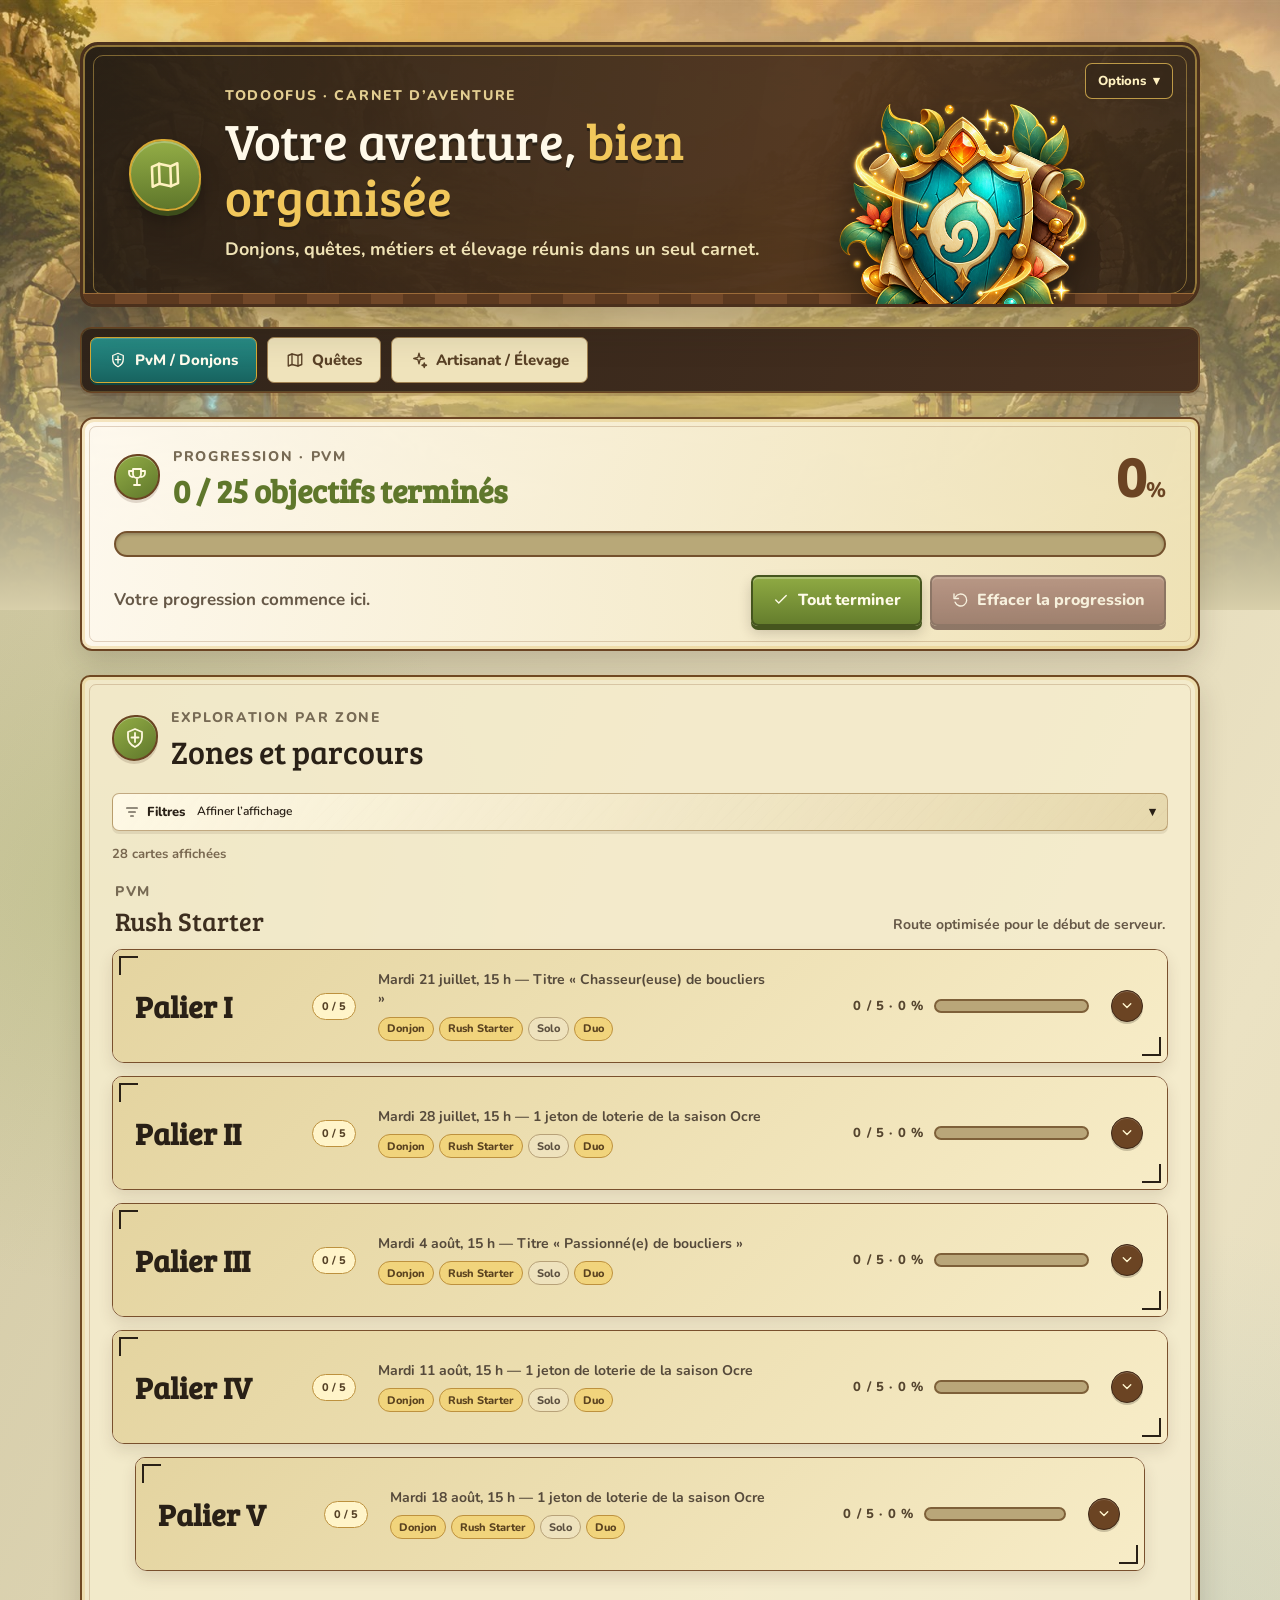
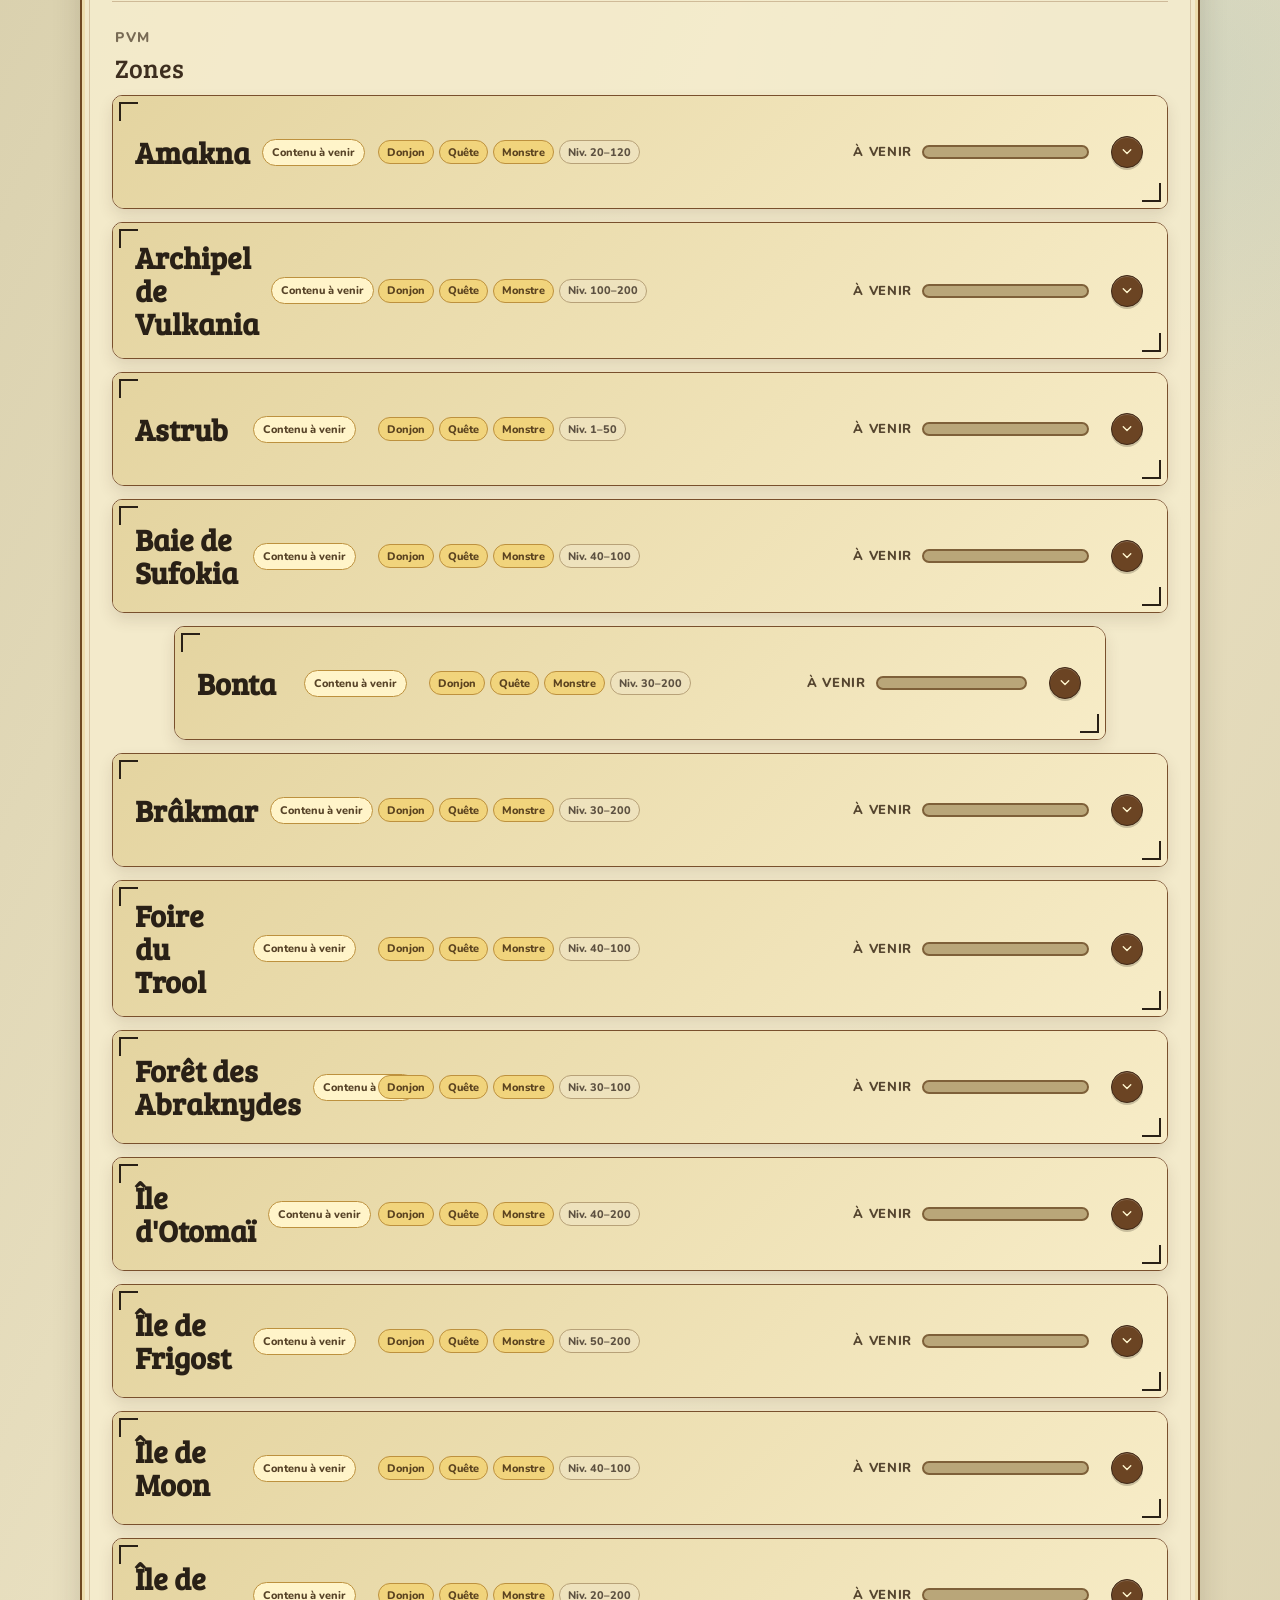
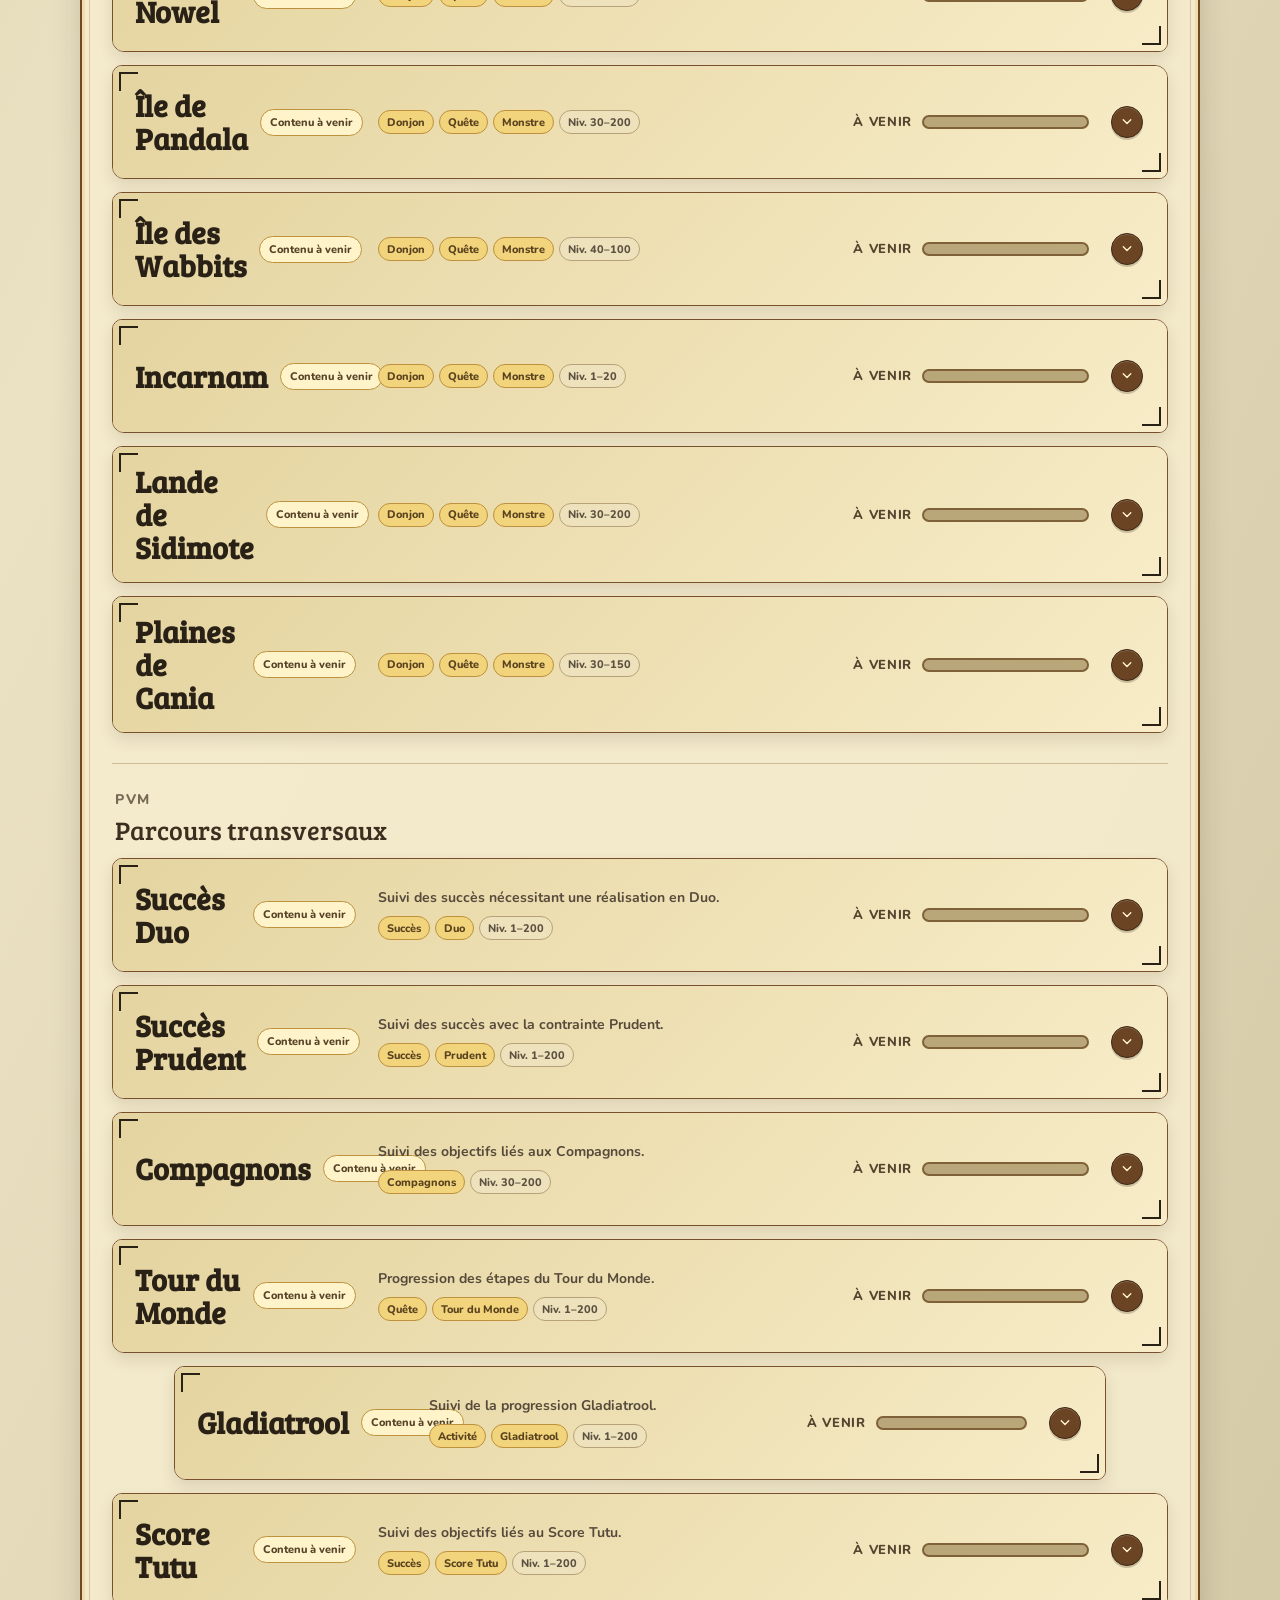
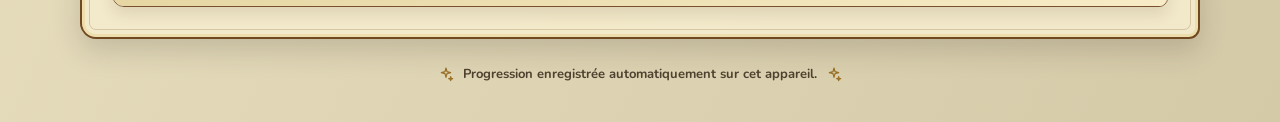
==== index.html @ 7bb77f7c "patch html" ====
<!doctype html>
<html lang="fr">
  <head>
    <meta charset="UTF-8" />
    <meta name="viewport" content="width=device-width, initial-scale=1" />
    <meta name="theme-color" content="#352719" />
    <meta
      name="description"
      content="Carnet de progression pour la chasse aux boucliers."
    />
    <title>Todoofus — Chasse aux boucliers</title>
    <link rel="preconnect" href="https://fonts.googleapis.com" />
    <link rel="preconnect" href="https://fonts.gstatic.com" crossorigin />
    <link
      href="https://fonts.googleapis.com/css2?family=Bree+Serif&family=Nunito:wght@500;600;700;800&display=swap"
      rel="stylesheet"
    />
    <link rel="stylesheet" href="todofus.css" />
  </head>
  <body>
    <a class="skip-link" href="#questBoard">Aller au journal</a>

    <!-- Sprite SVG local : cohérent, léger et sans dépendance JavaScript. -->
    <svg class="svg-sprite" aria-hidden="true">
      <symbol id="icon-shield" viewBox="0 0 24 24">
        <path d="M12 3 5 6v5c0 4.6 2.7 8 7 10 4.3-2 7-5.4 7-10V6l-7-3Z" />
        <path d="M12 7v9M8.5 11.5h7" />
      </symbol>
      <symbol id="icon-map" viewBox="0 0 24 24">
        <path d="m3 6 5-2 8 2 5-2v14l-5 2-8-2-5 2V6Z" />
        <path d="M8 4v14M16 6v14" />
      </symbol>
      <symbol id="icon-search" viewBox="0 0 24 24">
        <circle cx="11" cy="11" r="7" />
        <path d="m20 20-4-4" />
      </symbol>
      <symbol id="icon-filter" viewBox="0 0 24 24">
        <path d="M4 6h16M7 12h10M10 18h4" />
      </symbol>
      <symbol id="icon-check" viewBox="0 0 24 24">
        <path d="m5 12 4 4L19 6" />
      </symbol>
      <symbol id="icon-reset" viewBox="0 0 24 24">
        <path d="M4 4v6h6M5.5 15a8 8 0 1 0 .5-7" />
      </symbol>
      <symbol id="icon-trophy" viewBox="0 0 24 24">
        <path d="M8 4h8v5a4 4 0 0 1-8 0V4ZM9 20h6M12 13v7" />
        <path d="M8 6H4v2a4 4 0 0 0 4 4M16 6h4v2a4 4 0 0 1-4 4" />
      </symbol>
      <symbol id="icon-spark" viewBox="0 0 24 24">
        <path
          d="m12 3 1.5 5.5L19 10l-5.5 1.5L12 17l-1.5-5.5L5 10l5.5-1.5L12 3Z"
        />
        <path
          d="m19 16 .7 2.3L22 19l-2.3.7L19 22l-.7-2.3L16 19l2.3-.7L19 16Z"
        />
      </symbol>
      <symbol id="icon-close" viewBox="0 0 24 24">
        <path d="m6 6 12 12M18 6 6 18" />
      </symbol>
      <symbol id="icon-download" viewBox="0 0 24 24">
        <path d="M12 3v12M7 10l5 5 5-5M5 21h14" />
      </symbol>
      <symbol id="icon-upload" viewBox="0 0 24 24">
        <path d="M12 16V4M7 9l5-5 5 5M5 21h14" />
      </symbol>
      <symbol id="icon-backpack" viewBox="0 0 24 24">
        <path d="M5.5 8.5h13l1 11H4.5l1-11Z" />
        <path d="M8.5 8.5V6.8a3.5 3.5 0 0 1 7 0v1.7M5.5 11h13M12 11v3" />
        <path d="M7 15.5h2M15 15.5h2" />
      </symbol>
      <symbol id="icon-chevron" viewBox="0 0 24 24">
        <path d="m7 9 5 5 5-5" />
      </symbol>
    </svg>

    <div class="world-backdrop" aria-hidden="true"></div>
    <main class="app-shell">
      <header class="hero">
        <div class="hero-copy-block">
          <div class="brand-mark">
            <svg aria-hidden="true"><use href="#icon-map" /></svg>
          </div>
          <div>
            <p class="eyebrow">Todoofus · Carnet d’aventure</p>
            <h1>Votre aventure, <span>bien organisée</span></h1>
            <p class="hero-copy">
              Donjons, quêtes, métiers et élevage réunis dans un seul carnet.
            </p>
          </div>
        </div>
        <img
          class="hero-illustration"
          src="dofus-shield-hero-v2.png"
          alt="Blason fantasy turquoise serti d’or"
        />
        <details class="hero-options">
          <summary class="hero-options-toggle">Options</summary>
          <div class="hero-options-menu" aria-label="Options de sauvegarde">
            <button type="button" class="button button-small button-ghost" id="exportSave">
              <svg aria-hidden="true"><use href="#icon-download" /></svg>Exporter ma sauvegarde
            </button>
            <button type="button" class="button button-small button-ghost" id="importSave">
              <svg aria-hidden="true"><use href="#icon-upload" /></svg>Importer ma sauvegarde
            </button>
            <p class="save-status" id="saveStatus" aria-live="polite"></p>
            <button type="button" class="button button-small button-ghost" id="toggleTheme">
              <span id="themeLabel">Activer le cuir sombre</span>
            </button>
          </div>
        </details>
      </header>

      <nav class="module-nav" role="tablist" aria-label="Choisir un module">
        <button
          type="button"
          class="module-tab is-active"
          id="module-tab-pvm"
          data-module="pvm"
          role="tab"
          aria-selected="true"
          aria-controls="moduleContent"
          tabindex="0"
        >
          <svg aria-hidden="true"><use href="#icon-shield" /></svg>PvM / Donjons
        </button>
        <button
          type="button"
          class="module-tab"
          id="module-tab-lore"
          data-module="lore"
          role="tab"
          aria-selected="false"
          aria-controls="moduleContent"
          tabindex="-1"
        >
          <svg aria-hidden="true"><use href="#icon-map" /></svg>Quêtes
        </button>
        <button
          type="button"
          class="module-tab"
          id="module-tab-artisanat"
          data-module="artisanat"
          role="tab"
          aria-selected="false"
          aria-controls="moduleContent"
          tabindex="-1"
        >
          <svg aria-hidden="true"><use href="#icon-spark" /></svg>Artisanat / Élevage
        </button>
      </nav>

      <div
        id="moduleContent"
        class="module-content"
        role="tabpanel"
        aria-labelledby="module-tab-pvm"
      >
        <section class="progress-panel" aria-labelledby="progress-title">
          <div class="progress-heading">
            <div class="section-title-wrap">
              <span class="section-icon"
                ><svg aria-hidden="true"><use href="#icon-trophy" /></svg
              ></span>
              <div>
                <p class="eyebrow" id="progressEyebrow">Progression globale</p>
                <h2 id="progress-title">
                  <span id="progressText">0 / 0</span>
                  <span id="progressUnit">objectifs terminés</span>
                </h2>
              </div>
            </div>
            <div class="progress-score">
              <strong id="progressPercent">0</strong><span>%</span>
            </div>
          </div>
          <div
            class="progress-bar"
            role="progressbar"
            aria-label="Progression globale"
            aria-valuemin="0"
            aria-valuemax="100"
            aria-valuenow="0"
            id="progressBar"
          >
            <div class="progress-fill" id="progressFill"></div>
          </div>
          <div class="progress-footer">
            <p id="progressMessage">Votre aventure commence ici.</p>
            <div class="actions">
              <div class="progress-actions" aria-label="Actions de progression">
                <button type="button" class="button button-primary" id="checkAll">
                  <svg aria-hidden="true"><use href="#icon-check" /></svg
                  ><span id="checkAllLabel">Tout terminer</span>
                </button>
                <button type="button" class="button button-danger button-secondary-action" id="openReset">
                  <svg aria-hidden="true"><use href="#icon-reset" /></svg
                  ><span id="resetLabel">Effacer la progression</span>
                </button>
              </div>
              <input id="importFile" type="file" accept="application/json,.json" hidden />
            </div>
          </div>
        </section>

        <section
          class="quest-board"
          id="questBoard"
          aria-labelledby="quest-title"
        >
          <div class="quest-heading">
            <div class="section-title-wrap">
              <span class="section-icon"
                ><svg aria-hidden="true"><use href="#icon-shield" /></svg
              ></span>
              <div>
                <p class="eyebrow" id="questEyebrow">Exploration par zone</p>
                <h2 id="quest-title">Zones et parcours</h2>
              </div>
            </div>
            <div class="quest-tools">
              <details class="filter-panel">
                <summary>
                  <span class="filter-panel-title">
                    <svg aria-hidden="true"><use href="#icon-filter" /></svg>
                    Filtres
                  </span>
                  <span class="filter-panel-hint">Affiner l’affichage</span>
                </summary>
                <div class="filter-panel-content">
                  <div class="filter-primary-row">
                    <label class="search-field"
                    ><span class="sr-only" id="searchLabel"
                      >Rechercher une zone ou un objectif</span
                    ><svg aria-hidden="true"><use href="#icon-search" /></svg
                    ><input
                      id="searchInput"
                      type="search"
                      placeholder="Rechercher une zone ou un objectif…"
                      autocomplete="off"
                  />                </label>
                   <label class="search-field objective-search-field">
                     <span class="sr-only">Rechercher un objectif</span>
                     <svg aria-hidden="true"><use href="#icon-search" /></svg>
                     <input id="objectiveSearchInput" type="search" placeholder="Rechercher un objectif…" autocomplete="off" />
                   </label>
                    <label class="select-field" for="levelFilter">
                    <span>Niveau</span>
                    <select id="levelFilter">
                      <option value="all">Tous</option>
                      <option value="1-50">1–50</option>
                      <option value="51-100">51–100</option>
                      <option value="101-150">101–150</option>
                      <option value="151-200">151–200</option>
                    </select>
                    </label>
                    <label class="select-field" for="zoneFilter" id="zoneFilterField">
                    <span>Zone</span>
                    <select id="zoneFilter">
                      <option value="all">Toutes</option>
                    </select>
                    </label>
                    <div class="filters" aria-label="Filtrer par état">
                      <button class="filter is-active" id="status-filter-all" type="button" data-filter="all" aria-pressed="true">Tous</button>
                      <button class="filter" id="status-filter-todo" type="button" data-filter="todo" aria-pressed="false">À faire</button>
                      <button class="filter" id="status-filter-done" type="button" data-filter="done" aria-pressed="false">Terminés</button>
                    </div>
                  </div>
                  <details class="tag-filter-panel">
                    <summary>Tags spécifiques</summary>
                    <div id="tagFilters" class="tag-filters" role="group" aria-label="Filtrer par tags"></div>
                  </details>
                  <div class="filter-secondary-row">
                    <label class="select-field" for="categoryFilter">
                    <span>Type</span>
                    <select id="categoryFilter" aria-label="Filtrer par type"></select>
                    </label>
                    <div class="catalog-actions" aria-label="Actions d’affichage">
                      <button type="button" class="button button-small button-ghost" id="expandAll">Tout ouvrir</button>
                      <button type="button" class="button button-small button-ghost" id="collapseAll">Tout fermer</button>
                      <button type="button" class="button button-small button-ghost" id="hideCompleted" aria-pressed="false">
                        Masquer les quêtes terminées
                      </button>
                      <button type="button" class="button button-small button-ghost" id="resetFilters">
                        <svg aria-hidden="true"><use href="#icon-reset" /></svg>Réinitialiser les filtres
                      </button>
                    </div>
                  </div>
                </div>
              </details>
            </div>
          </div>
          <p class="result-count" id="resultCount" aria-live="polite"></p>
          <p class="module-notice" id="moduleNotice" hidden></p>
          <div id="tiers" class="tiers"></div>
          <div class="empty-state" id="emptyState" hidden>
            <svg aria-hidden="true"><use href="#icon-search" /></svg>
            <h3 id="emptyTitle">Aucun parcours trouvé</h3>
            <p id="emptyText">Essayez un autre nom ou changez de filtre.</p>
          </div>
        </section>
      </div>

      <footer>
        <svg aria-hidden="true"><use href="#icon-spark" /></svg
        ><span>Progression enregistrée automatiquement sur cet appareil.</span
        ><svg aria-hidden="true"><use href="#icon-spark" /></svg>
      </footer>
    </main>

    <dialog class="dialog" id="resetDialog" aria-labelledby="dialogTitle">
      <div class="dialog-icon">
        <svg aria-hidden="true"><use href="#icon-reset" /></svg>
      </div>
      <button
        type="button"
        class="icon-button dialog-close"
        id="closeReset"
        aria-label="Fermer"
      >
        <svg aria-hidden="true"><use href="#icon-close" /></svg>
      </button>
      <p class="eyebrow">Réinitialiser la quête</p>
      <h2 id="dialogTitle">Effacer toute la progression ?</h2>
      <p id="resetDialogText">Cette action ne peut pas être annulée.</p>
      <div class="dialog-actions">
        <button type="button" class="button button-ghost" id="cancelReset">
          Conserver</button
        ><button type="button" class="button button-danger" id="uncheckAll">
          <svg aria-hidden="true"><use href="#icon-reset" /></svg>Tout effacer
        </button>
      </div>
    </dialog>
    <div class="toast" id="toast" role="status" aria-live="polite"></div>
    <script src="data/data-loader.js" defer></script>
    <script src="todofus.js" defer></script>
  </body>
</html>
---- todofus.css ----
/* ================================================================
   Todoofus — Design system fantasy artisanal
   ================================================================ */
:root {
  --color-bg: #d8cfaa;
  --color-surface: #f6edce;
  --color-surface-raised: #fffaf0;
  --color-surface-soft: #efe2b5;
  --color-surface-dark: #352719;
  --color-primary: #718c34;
  --color-primary-hover: #5f772b;
  --color-secondary: #6b4423;
  --color-accent: #d9782d;
  --color-text: #292016;
  --color-text-muted: #665847;
  --color-border: #83552e;
  --color-gold: #d7a933;
  --color-gold-light: #f1c75b;
  --color-danger: #a93f35;
  --color-success: #5f772b;
  --color-magic: #397f9d;
  --color-teal: #1f7d79;
  --color-teal-dark: #155a58;

  --font-display: "Bree Serif", Georgia, serif;
  --font-body:
    "Nunito", -apple-system, BlinkMacSystemFont, "Segoe UI", sans-serif;
  --radius-sm: 7px;
  --radius-md: 12px;
  --radius-lg: 18px;
  --border-panel: 1px solid rgba(75, 48, 28, 0.55);
  --shadow-sm: 0 3px 0 rgba(75, 48, 28, 0.16);
  --shadow-md: 0 12px 28px rgba(41, 32, 22, 0.17);
  --shadow-raised: 0 18px 42px rgba(41, 32, 22, 0.24);
  --transition-fast: 160ms ease;
  --container: 1680px;
}

[data-theme="dark"] {
  --color-bg: #171513;
  --color-surface: #2a241f;
  --color-surface-raised: #332b24;
  --color-surface-soft: #403326;
  --color-surface-dark: #120f0d;
  --color-text: #f2e8d2;
  --color-text-muted: #c2b49c;
  --color-border: #9a7047;
  --shadow-md: 0 12px 28px rgba(0, 0, 0, 0.38);
  --shadow-raised: 0 18px 42px rgba(0, 0, 0, 0.52);
}

* {
  box-sizing: border-box;
}
html {
  scroll-behavior: smooth;
}
body {
  min-width: 320px;
  margin: 0;
  color: var(--color-text);
  font-family: var(--font-body);
  font-size: 19px;
  font-weight: 700;
  line-height: 1.55;
  background:
    radial-gradient(
      circle at 8% 18%,
      rgba(124, 154, 58, 0.2),
      transparent 25rem
    ),
    radial-gradient(
      circle at 92% 34%,
      rgba(76, 152, 184, 0.14),
      transparent 28rem
    ),
    linear-gradient(115deg, #cdc49f, #ebe2c3 48%, #d4caa8);
}
[data-theme="dark"] body {
  background:
    radial-gradient(circle at 8% 18%, rgba(48, 91, 88, 0.22), transparent 25rem),
    linear-gradient(115deg, #171513, #28211b 48%, #1d1916);
}
[data-theme="dark"] .world-backdrop {
  opacity: 0.42;
}

button,
input {
  font: inherit;
}
button {
  color: inherit;
}
svg {
  display: block;
  width: 1.2em;
  height: 1.2em;
  fill: none;
  stroke: currentColor;
  stroke-width: 1.8;
  stroke-linecap: round;
  stroke-linejoin: round;
}
.svg-sprite {
  position: absolute;
  width: 0;
  height: 0;
  overflow: hidden;
}
.sr-only {
  position: absolute;
  width: 1px;
  height: 1px;
  padding: 0;
  margin: -1px;
  overflow: hidden;
  clip: rect(0, 0, 0, 0);
  white-space: nowrap;
  border: 0;
}
.skip-link {
  position: fixed;
  top: 12px;
  left: 12px;
  z-index: 100;
  padding: 10px 16px;
  color: #fff;
  background: var(--color-surface-dark);
  border: 2px solid var(--color-gold);
  border-radius: var(--radius-sm);
  transform: translateY(-180%);
}
.skip-link:focus {
  transform: translateY(0);
}

.world-backdrop {
  position: absolute;
  inset: 0 0 auto;
  z-index: -1;
  height: 610px;
  pointer-events: none;
  background:
    linear-gradient(
      to bottom,
      rgba(34, 33, 20, 0.08),
      rgba(216, 207, 170, 0.45) 62%,
      #d8cfaa 100%
    ),
    url("dungeon-valley.jpg") center 30% / cover no-repeat;
}

.app-shell {
  width: min(var(--container), calc(100% - 80px));
  margin: 0 auto;
  padding: 42px 0 38px;
}

/* En-tête : enseigne d'aventure, compacte et lisible. */
.hero {
  position: relative;
  display: flex;
  align-items: center;
  min-height: 252px;
  padding: 40px 430px 40px 46px;
  overflow: hidden;
  color: #fff9e9;
  background:
    linear-gradient(
      100deg,
      rgba(41, 32, 22, 0.97),
      rgba(75, 48, 28, 0.94) 64%,
      rgba(53, 39, 25, 0.9)
    ),
    url("dungeon-valley.jpg") center / cover;
  border: 3px solid #4b301c;
  border-radius: var(--radius-lg) var(--radius-lg) 24px 14px;
  box-shadow:
    inset 0 0 0 2px rgba(241, 199, 91, 0.5),
    var(--shadow-raised);
}
.hero::before,
.hero::after {
  position: absolute;
  z-index: 1;
  pointer-events: none;
  content: "";
}
.hero::before {
  inset: 10px;
  border: 1px solid rgba(241, 199, 91, 0.42);
  border-radius: 10px 10px 17px 8px;
}
.hero::after {
  left: 0;
  right: 0;
  bottom: 0;
  height: 10px;
  background: repeating-linear-gradient(
    90deg,
    #5c391f 0 32px,
    #714728 32px 64px
  );
  border-top: 1px solid #9c6b38;
}
.hero-copy-block {
  position: relative;
  z-index: 3;
  display: flex;
  align-items: center;
}
.brand-mark {
  display: grid;
  flex: 0 0 auto;
  place-items: center;
  width: 72px;
  height: 72px;
  margin-right: 24px;
  color: #fff2bf;
  background: linear-gradient(#93ad46, #5f772b);
  border: 2px solid #d7a933;
  border-radius: 48% 52% 46% 54%;
  box-shadow:
    inset 0 2px rgba(255, 255, 255, 0.25),
    0 5px 0 #3d4d1b,
    0 9px 18px rgba(0, 0, 0, 0.3);
  transform: rotate(-2deg);
}
.brand-mark svg {
  width: 34px;
  height: 34px;
}
.eyebrow {
  margin: 0 0 5px;
  color: #776a54;
  font-size: 14px;
  font-weight: 800;
  letter-spacing: 0.12em;
  text-transform: uppercase;
}
.hero .eyebrow {
  color: #e3ce91;
}
h1,
h2,
h3 {
  margin: 0;
  font-family: var(--font-display);
  font-weight: 400;
  line-height: 1.1;
}
h1 {
  max-width: 850px;
  font-size: clamp(40px, 4vw, 61px);
  text-shadow: 0 3px 0 #292016;
}
h1 span {
  color: var(--color-gold-light);
}
.hero-copy {
  max-width: 760px;
  margin: 12px 0 0;
  color: #efe2b5;
  font-size: 18px;
  font-weight: 700;
}
.hero-illustration {
  position: absolute;
  right: 138px;
  bottom: -70px;
  z-index: 2;
  width: 330px;
  height: 330px;
  object-fit: contain;
  filter: drop-shadow(0 18px 18px rgba(0, 0, 0, 0.48));
}
.hero-options {
  position: absolute;
  top: 18px;
  right: 24px;
  z-index: 5;
}
.hero-options-toggle {
  padding: 7px 12px;
  color: #fff1c0;
  font-size: 13px;
  font-weight: 800;
  cursor: pointer;
  background: rgba(53, 39, 25, 0.78);
  border: 1px solid rgba(241, 199, 91, 0.72);
  border-radius: var(--radius-sm);
  list-style: none;
}
.hero-options-toggle::-webkit-details-marker {
  display: none;
}
.hero-options-toggle::after {
  margin-left: 7px;
  content: "▾";
}
.hero-options[open] .hero-options-toggle::after {
  content: "▴";
}
.hero-options-menu {
  display: grid;
  gap: 7px;
  min-width: 215px;
  margin-top: 7px;
  padding: 10px;
  background: #f6edce;
  border: 1px solid #9f8051;
  border-radius: var(--radius-sm);
  box-shadow: var(--shadow-md);
}
.save-status {
  max-width: 230px;
  margin: 2px 0;
  color: #6b5b45;
  font-size: 11px;
  line-height: 1.3;
}
.hero-stats {
  position: absolute;
  top: 34px;
  right: 35px;
  z-index: 4;
  display: grid;
  gap: 10px;
}
.hero-stats > div {
  display: grid;
  place-items: center;
  width: 86px;
  min-height: 82px;
  padding: 7px;
  color: #fff1c0;
  background: linear-gradient(145deg, #83552e, #4b301c);
  border: 2px solid #d7a933;
  border-radius: 50% 46% 48% 52%;
  box-shadow:
    inset 0 0 0 2px rgba(41, 32, 22, 0.55),
    0 5px 12px rgba(0, 0, 0, 0.32);
}
.hero-stats span,
.hero-stats small {
  font-size: 9px;
  font-weight: 800;
  letter-spacing: 0.1em;
  line-height: 1;
  text-transform: uppercase;
}
.hero-stats strong {
  font-family: var(--font-display);
  font-size: 31px;
  font-weight: 400;
  line-height: 0.95;
}

/* Composants génériques */
.section-title-wrap {
  display: flex;
  align-items: center;
  gap: 13px;
}
.section-icon {
  display: grid;
  flex: 0 0 auto;
  place-items: center;
  width: 46px;
  height: 46px;
  color: #fff9df;
  background: linear-gradient(145deg, #93ad46, #5f772b);
  border: 2px solid #6b4423;
  border-radius: 50% 45% 52% 48%;
  box-shadow:
    inset 0 1px rgba(255, 255, 255, 0.35),
    var(--shadow-sm);
}
.section-icon svg {
  width: 24px;
  height: 24px;
}
.button {
  display: inline-flex;
  min-height: 50px;
  align-items: center;
  justify-content: center;
  gap: 8px;
  padding: 11px 19px;
  font-size: 16px;
  font-weight: 800;
  cursor: pointer;
  border-radius: var(--radius-sm);
  transition:
    transform var(--transition-fast),
    filter var(--transition-fast),
    box-shadow var(--transition-fast);
}
.button svg {
  width: 18px;
  height: 18px;
}
.button-primary {
  color: #fffbe9;
  background: linear-gradient(#8faa43, #657e2d);
  border: 2px solid #45551e;
  box-shadow:
    inset 0 2px rgba(255, 255, 255, 0.25),
    0 4px 0 #45551e,
    0 7px 13px rgba(41, 32, 22, 0.2);
}
.button-primary:hover {
  filter: brightness(1.08);
  transform: translateY(-1px);
}
.button-primary:active {
  transform: translateY(2px);
  box-shadow:
    inset 0 2px rgba(255, 255, 255, 0.18),
    0 1px 0 #45551e;
}
.button-ghost {
  color: #594126;
  background: #efe3bb;
  border: 1px solid #9f8051;
  box-shadow: 0 2px 0 rgba(75, 48, 28, 0.2);
}
.button-ghost:hover {
  background: #f7edcc;
  transform: translateY(-1px);
}
.button-danger {
  color: #fff8e6;
  background: linear-gradient(#c45b4e, #96392f);
  border: 2px solid #6f2b25;
  box-shadow:
    inset 0 2px rgba(255, 255, 255, 0.18),
    0 4px 0 #6f2b25;
}
.button-danger:active {
  transform: translateY(2px);
  box-shadow: 0 1px 0 #6f2b25;
}
.button:disabled {
  cursor: not-allowed;
  filter: grayscale(0.55);
  opacity: 0.62;
  transform: none;
}
.button:focus-visible,
.filter:focus-visible,
.icon-button:focus-visible,
input:focus-visible,
.task:focus-within {
  outline: 3px solid #4c98b8;
  outline-offset: 3px;
}

/* Panneau de progression */
.progress-panel {
  position: relative;
  margin: 24px 0;
  padding: 27px 32px 23px;
  background: linear-gradient(
    105deg,
    rgba(255, 250, 240, 0.98),
    rgba(239, 226, 181, 0.98)
  );
  border: 2px solid #6b4423;
  border-radius: 14px 10px 16px 12px;
  box-shadow:
    inset 0 0 0 3px rgba(215, 169, 51, 0.25),
    var(--shadow-md);
}
.progress-panel::before,
.quest-board::before {
  position: absolute;
  inset: 7px;
  z-index: 0;
  pointer-events: none;
  content: "";
  border: 1px solid rgba(131, 85, 46, 0.25);
  border-radius: 7px;
}
.progress-heading,
.progress-footer {
  position: relative;
  z-index: 1;
  display: flex;
  align-items: center;
  justify-content: space-between;
  gap: 20px;
}
.progress-heading h2 {
  font-size: 32px;
  font-weight: 700;
}
.progress-heading h2 span {
  color: var(--color-primary-hover);
}
.progress-score {
  display: flex;
  align-items: baseline;
  color: var(--color-secondary);
}
.progress-score strong {
  font-family: var(--font-display);
  font-size: 56px;
  font-weight: 700;
  line-height: 1;
}
.progress-score span {
  font-size: 21px;
  font-weight: 800;
}
.progress-bar {
  position: relative;
  z-index: 1;
  height: 26px;
  margin: 23px 0 18px;
  padding: 3px;
  overflow: hidden;
  background: #b8a878;
  border: 2px solid #74512d;
  border-radius: 999px;
  box-shadow: inset 0 2px 3px rgba(41, 32, 22, 0.25);
}
.progress-fill {
  width: 0;
  height: 100%;
  background: linear-gradient(90deg, var(--color-teal-dark), var(--color-teal) 68%, var(--color-gold-light));
  border-radius: inherit;
  box-shadow:
    inset 0 1px rgba(255, 255, 255, 0.45),
    0 0 10px rgba(31, 125, 121, 0.42);
  transition: width 240ms ease;
}
.progress-footer p {
  margin: 0;
  color: var(--color-text-muted);
  font-size: 17px;
  font-weight: 700;
}
.actions {
  display: flex;
  flex-wrap: wrap;
  align-items: center;
  gap: 10px;
}
.progress-actions,
.save-actions {
  display: flex;
  flex-wrap: wrap;
  gap: 8px;
}
.save-actions {
  padding-left: 12px;
  border-left: 1px solid rgba(131, 85, 46, 0.4);
}

/* Journal, recherche et filtres */
.quest-board {
  position: relative;
  padding: 30px;
  background: rgba(246, 237, 206, 0.9);
  border: 2px solid #704921;
  border-radius: 10px 15px 11px 16px;
  box-shadow:
    inset 0 0 0 3px rgba(215, 169, 51, 0.2),
    var(--shadow-md);
}
.quest-heading {
  position: relative;
  z-index: 1;
  display: flex;
  align-items: end;
  justify-content: space-between;
  gap: 24px;
  margin-bottom: 22px;
}
.quest-heading h2 {
  font-size: 32px;
}
.quest-tools {
  display: flex;
  flex: 1;
  flex-direction: column;
  align-items: stretch;
  gap: 10px;
}
.filter-panel {
  width: 100%;
}
.filter-panel > summary {
  display: flex;
  min-height: 38px;
  align-items: center;
  justify-content: space-between;
  gap: 12px;
  padding: 7px 11px;
  color: var(--color-text);
  font-size: 13px;
  font-weight: 800;
  cursor: pointer;
  background:
    linear-gradient(120deg, rgba(255, 250, 232, 0.9), rgba(223, 206, 156, 0.64)),
    repeating-linear-gradient(135deg, transparent 0 8px, rgba(131, 85, 46, 0.04) 8px 9px);
  border: 1px solid rgba(157, 121, 69, 0.62);
  border-radius: var(--radius-sm);
  box-shadow: 0 3px 0 rgba(75, 48, 28, 0.1);
  list-style: none;
  transition:
    color var(--transition-fast),
    border-color var(--transition-fast),
    box-shadow var(--transition-fast),
    transform var(--transition-fast);
}
.filter-panel > summary:hover {
  border-color: var(--color-gold);
  box-shadow: 0 4px 0 rgba(75, 48, 28, 0.13);
  transform: translateY(-1px);
}
.filter-panel > summary:focus-visible {
  outline: 3px solid rgba(76, 152, 184, 0.35);
  outline-offset: 2px;
}
.filter-panel[open] > summary {
  border-color: var(--color-primary);
  border-bottom-right-radius: 0;
  border-bottom-left-radius: 0;
  box-shadow: none;
}
.filter-panel > summary::-webkit-details-marker {
  display: none;
}
.filter-panel > summary::after {
  margin-left: auto;
  content: "▾";
}
.filter-panel[open] > summary::after {
  content: "▴";
}
.filter-panel-title {
  display: inline-flex;
  align-items: center;
  gap: 7px;
}
.filter-panel-title svg {
  width: 16px;
  height: 16px;
}
.filter-panel-hint {
  color: var(--color-muted);
  font-size: 12px;
  font-weight: 600;
}
.filter-panel-content {
  display: flex;
  flex-direction: column;
  gap: 10px;
  padding: 13px;
  background: rgba(255, 250, 240, 0.7);
  border: 1px solid rgba(157, 121, 69, 0.42);
  border-top: 0;
  border-radius: 0 0 var(--radius-sm) var(--radius-sm);
  box-shadow: 0 8px 18px rgba(41, 32, 22, 0.1);
  animation: filter-panel-open 180ms ease-out;
}
@keyframes filter-panel-open {
  from {
    opacity: 0;
    transform: translateY(-4px);
  }
  to {
    opacity: 1;
    transform: translateY(0);
  }
}
.filter-primary-row,
.filter-secondary-row {
  display: flex;
  flex-wrap: wrap;
  align-items: center;
  gap: 10px;
}
.filter-primary-row .search-field {
  flex: 1 1 280px;
}
.filter-secondary-row {
  justify-content: space-between;
  padding-top: 2px;
  border-top: 1px solid rgba(131, 85, 46, 0.25);
}
.tag-filter-panel {
  align-self: flex-start;
}
.tag-filter-panel summary {
  display: inline-flex;
  min-height: 35px;
  align-items: center;
  padding: 6px 12px;
  color: #614d34;
  font-size: 13px;
  font-weight: 800;
  cursor: pointer;
  background: rgba(223, 206, 156, 0.54);
  border: 1px solid rgba(157, 121, 69, 0.72);
  border-radius: var(--radius-sm);
  list-style: none;
}
.tag-filter-panel summary::-webkit-details-marker {
  display: none;
}
.tag-filter-panel summary::after {
  margin-left: 7px;
  content: "▾";
}
.tag-filter-panel[open] summary::after {
  content: "▴";
}
.tag-filter-panel .select-field {
  width: min(260px, 100%);
  margin-top: 7px;
}
.tag-filters {
  display: flex;
  flex-wrap: wrap;
  gap: 6px;
  max-width: 520px;
  margin-top: 7px;
  padding: 9px;
  background: rgba(223, 206, 156, 0.35);
  border: 1px solid rgba(157, 121, 69, 0.5);
  border-radius: var(--radius-sm);
}
.tag-choice {
  display: inline-flex;
  align-items: center;
  gap: 5px;
  padding: 5px 8px;
  color: #614d34;
  font-size: 12px;
  font-weight: 800;
  cursor: pointer;
  background: #fffaf0;
  border: 1px solid #c0a16e;
  border-radius: 999px;
}
.tag-choice:has(input:checked) {
  color: #fffced;
  background: #6b4423;
  border-color: #432b18;
}
.tag-choice input {
  accent-color: var(--color-primary);
}
.objective-search-field {
  flex: 1 1 230px;
}
.search-field {
  display: flex;
  width: min(340px, 28vw);
  min-height: 44px;
  align-items: center;
  gap: 9px;
  padding: 0 13px;
  color: #766346;
  background: #fffaf0;
  border: 1px solid #8e7045;
  border-radius: var(--radius-sm);
  box-shadow: inset 0 2px 4px rgba(75, 48, 28, 0.09);
}
.search-field svg {
  flex: 0 0 auto;
}
.search-field input {
  width: 100%;
  min-width: 0;
  padding: 9px 0;
  color: var(--color-text);
  background: transparent;
  border: 0;
  outline: 0;
}
.search-field:focus-within {
  border-color: var(--color-magic);
  box-shadow: 0 0 0 3px rgba(76, 152, 184, 0.2);
}
.filters {
  display: flex;
  padding: 4px;
  background: #dfce9c;
  border: 1px solid #9d7945;
  border-radius: 9px;
}
.filter {
  min-height: 35px;
  padding: 6px 12px;
  color: #614d34;
  font-size: 13px;
  font-weight: 800;
  cursor: pointer;
  background: transparent;
  border: 0;
  border-radius: 5px;
}
.filter:hover {
  background: rgba(255, 250, 240, 0.55);
}
.filter.is-active {
  color: #fffced;
  background: #6b4423;
  box-shadow:
    inset 0 1px rgba(255, 255, 255, 0.18),
    0 2px 0 #432b18;
}
.result-count {
  position: relative;
  z-index: 1;
  min-height: 22px;
  margin: -9px 0 15px;
  color: #78674f;
  font-size: 13px;
}
.module-notice {
  position: relative;
  z-index: 1;
  margin: -3px 0 18px;
  padding: 10px 13px;
  color: #594126;
  font-size: 13px;
  background: rgba(241, 199, 91, 0.2);
  border: 1px solid rgba(131, 85, 46, 0.45);
  border-radius: var(--radius-sm);
}
.module-notice:not([hidden]) {
  color: #4a2c12;
  font-weight: 800;
  background: rgba(241, 199, 91, 0.34);
  border-color: #a66c25;
}

/* Cartes de paliers */
.tiers {
  position: relative;
  z-index: 1;
  display: grid;
  grid-template-columns: repeat(3, minmax(0, 1fr));
  gap: 22px;
}
.tier {
  position: relative;
  overflow: hidden;
  background: var(--color-surface-raised);
  border: 1px solid #79502d;
  border-radius: 10px 13px 9px 12px;
  box-shadow:
    inset 0 0 0 2px rgba(215, 169, 51, 0.18),
    0 7px 15px rgba(62, 45, 25, 0.12);
  transition:
    transform var(--transition-fast),
    box-shadow var(--transition-fast),
    filter var(--transition-fast);
  animation: card-in 260ms ease both;
}
.tier:nth-child(2) {
  animation-delay: 35ms;
}
.tier:nth-child(3) {
  animation-delay: 70ms;
}
.tier:nth-child(4) {
  grid-column: 1 / span 1;
  margin-left: 50%;
  animation-delay: 105ms;
}
.tier:nth-child(5) {
  margin-left: 50%;
  animation-delay: 140ms;
}
.tier:hover {
  z-index: 2;
  filter: brightness(1.01);
  transform: translateY(-3px);
  box-shadow:
    inset 0 0 0 2px rgba(215, 169, 51, 0.26),
    0 13px 24px rgba(62, 45, 25, 0.19);
}
.tier::before,
.tier::after {
  position: absolute;
  z-index: 3;
  width: 17px;
  height: 17px;
  pointer-events: none;
  content: "";
  border-color: #b4842c;
}
.tier::before {
  top: 6px;
  left: 6px;
  border-top: 2px solid;
  border-left: 2px solid;
}
.tier::after {
  right: 6px;
  bottom: 6px;
  border-right: 2px solid;
  border-bottom: 2px solid;
}
.tier-header {
  min-height: 192px;
  padding: 22px 23px 18px;
  background: linear-gradient(135deg, #e4d4a0, #f7ecc7);
  border-bottom: 1px solid #a98650;
}
.tier-2 .tier-header,
.tier-4 .tier-header {
  background: linear-gradient(135deg, #dbe2ad, #f3e4b7);
}
.tier-title {
  display: flex;
  align-items: center;
  justify-content: space-between;
  gap: 12px;
}
.tier-title h2 {
  display: flex;
  align-items: center;
  font-size: 25px;
}
.tier-emblem {
  display: grid;
  flex: 0 0 auto;
  place-items: center;
  width: 35px;
  height: 35px;
  margin-right: 9px;
  color: #fff6cf;
  font-family: var(--font-body);
  font-size: 13px;
  font-weight: 800;
  background: linear-gradient(#93ad46, #5f772b);
  border: 2px solid #6b4423;
  border-radius: 50%;
  box-shadow:
    inset 0 0 0 2px rgba(241, 199, 91, 0.3),
    0 2px 0 rgba(75, 48, 28, 0.35);
}
.tier-2 .tier-emblem {
  background: linear-gradient(#d99642, #a75b24);
}
.tier-3 .tier-emblem {
  background: linear-gradient(#589eb9, #39758d);
}
.tier-4 .tier-emblem {
  background: linear-gradient(#ad7149, #784326);
}
.tier-5 .tier-emblem {
  background: linear-gradient(#9b764a, #5e4126);
}
.badge {
  display: inline-flex;
  align-items: center;
  min-height: 27px;
  padding: 4px 9px;
  color: #564227;
  font-size: 11px;
  font-weight: 800;
  white-space: nowrap;
  background: #fff4c9;
  border: 1px solid #bd913e;
  border-radius: 999px;
}
.tier-complete .badge {
  color: #fff;
  background: var(--color-success);
  border-color: #3f531b;
}
.tier-reward {
  display: grid;
  grid-template-columns: 42px 1fr;
  gap: 11px;
  align-items: center;
  min-height: 56px;
  margin-top: 13px;
  color: #564a3b;
  font-size: 15px;
  font-weight: 700;
  line-height: 1.35;
}
.reward-icon {
  display: grid;
  place-items: center;
  width: 42px;
  height: 42px;
  overflow: hidden;
  color: #805c1d;
  background: #f1d47c;
  border: 1px solid #9c7028;
  border-radius: 9px;
  box-shadow: inset 0 1px rgba(255, 255, 255, 0.4);
}
.reward-icon > * {
  grid-area: 1 / 1;
}
.reward-icon img {
  width: 100%;
  height: 100%;
  object-fit: contain;
}
.reward-icon svg {
  width: 21px;
  height: 21px;
}
.tier-journey {
  display: flex;
  align-items: center;
  gap: 10px;
  margin-top: 13px;
  color: #55452f;
  font-size: 13px;
  font-weight: 800;
  letter-spacing: 0.05em;
  text-transform: uppercase;
}
.tier-progress {
  flex: 1;
  height: 14px;
  padding: 2px;
  overflow: hidden;
  background: #b9a679;
  border: 2px solid #7e6039;
  border-radius: 999px;
}
.tier-progress i {
  display: block;
  height: 100%;
  background: linear-gradient(90deg, var(--color-teal-dark), var(--color-teal) 68%, var(--color-gold-light));
  border-radius: inherit;
  box-shadow: 0 0 7px rgba(31, 125, 121, 0.42);
  transition: width 220ms ease;
}
.tier-complete {
  border-color: #5f772b;
}
.tier-complete .tier-header {
  background: linear-gradient(135deg, #d7e2aa, #f5e5ac);
}

/* Lignes de donjons */
.task-list {
  padding: 4px 22px 8px;
  counter-reset: dungeon;
}
.task {
  display: grid;
  grid-template-columns: 25px 1fr;
  gap: 11px;
  align-items: start;
  padding: 14px 2px;
  cursor: pointer;
  counter-increment: dungeon;
  border-bottom: 1px solid #ded1ad;
  transition:
    background var(--transition-fast),
    padding var(--transition-fast);
}
.task:last-child {
  border-bottom: 0;
}
.task:hover {
  padding-left: 7px;
  background: linear-gradient(90deg, rgba(215, 169, 51, 0.13), transparent);
}
.task input {
  appearance: none;
  width: 22px;
  height: 22px;
  margin: 2px 0 0;
  cursor: pointer;
  background: #fffdf4;
  border: 2px solid #8c7656;
  border-radius: 6px;
  box-shadow: inset 0 1px 2px rgba(75, 48, 28, 0.12);
  transition:
    background var(--transition-fast),
    border var(--transition-fast),
    transform var(--transition-fast);
}
.task input:hover {
  border-color: var(--color-primary);
}
.task input:checked {
  background: var(--color-primary);
  border-color: #45551e;
  box-shadow: inset 0 0 0 3px #f7edcc;
  transform: rotate(-2deg);
}
.task-name {
  display: block;
  color: #30251a;
  font-size: 19px;
  font-weight: 800;
  line-height: 1.3;
}
.task-name::before {
  display: inline-block;
  min-width: 29px;
  margin-right: 5px;
  color: #a66c25;
  font-size: 12px;
  font-weight: 800;
  letter-spacing: 0.06em;
  content: counter(dungeon, decimal-leading-zero);
  vertical-align: 2px;
}
.task-meta {
  display: flex;
  flex-wrap: wrap;
  gap: 5px 9px;
  margin-top: 8px;
  color: #66513b;
  font-size: 14px;
  font-weight: 700;
}
.task-meta span {
  display: inline-flex;
  align-items: center;
  gap: 4px;
}
.task-meta svg {
  width: 16px;
  height: 16px;
  color: #a66c25;
}
.task-meta span:last-child svg {
  color: var(--color-magic);
}
.task-meta strong {
  color: #55452f;
  font-weight: 800;
}
.task.done {
  opacity: 0.72;
}
.task.done .task-name {
  color: #536342;
  text-decoration: line-through;
  text-decoration-thickness: 2px;
}
.task.done .task-name::before {
  color: var(--color-success);
}
.empty-state {
  position: relative;
  z-index: 1;
  padding: 58px 20px;
  color: #665847;
  text-align: center;
}
.empty-state > svg {
  width: 44px;
  height: 44px;
  margin: 0 auto 13px;
  color: #94733e;
}
.empty-state h3 {
  font-size: 24px;
}
.empty-state p {
  margin: 7px 0 0;
}

/* Modale et notification */
.dialog {
  width: min(470px, calc(100% - 30px));
  padding: 31px;
  color: var(--color-text);
  background: #f6edce;
  border: 2px solid #6b4423;
  border-radius: 12px;
  box-shadow:
    inset 0 0 0 3px rgba(215, 169, 51, 0.25),
    var(--shadow-raised);
}
.dialog::backdrop {
  background: rgba(41, 32, 22, 0.68);
  backdrop-filter: blur(3px);
}
.dialog-icon {
  display: grid;
  place-items: center;
  width: 51px;
  height: 51px;
  margin-bottom: 17px;
  color: #fff8e4;
  background: var(--color-danger);
  border: 2px solid #6f2b25;
  border-radius: 50%;
}
.dialog h2 {
  font-size: 29px;
}
.dialog > p:not(.eyebrow) {
  color: var(--color-text-muted);
}
.dialog-actions {
  display: flex;
  justify-content: flex-end;
  gap: 10px;
  margin-top: 24px;
}
.icon-button {
  display: grid;
  place-items: center;
  width: 40px;
  height: 40px;
  cursor: pointer;
  background: #eadcad;
  border: 1px solid #92703f;
  border-radius: 50%;
}
.dialog-close {
  position: absolute;
  top: 17px;
  right: 17px;
}
.dialog-close svg {
  width: 19px;
  height: 19px;
}
.dialog[open] {
  animation: dialog-in 180ms ease both;
}
.toast {
  position: fixed;
  right: 24px;
  bottom: 24px;
  z-index: 50;
  max-width: min(390px, calc(100% - 48px));
  padding: 13px 17px;
  color: #fff9e9;
  font-size: 14px;
  font-weight: 800;
  background: #352719;
  border: 1px solid #d7a933;
  border-radius: 8px;
  box-shadow: var(--shadow-raised);
  opacity: 0;
  pointer-events: none;
  transform: translateY(12px);
  transition:
    opacity var(--transition-fast),
    transform var(--transition-fast);
}
.toast.is-visible {
  opacity: 1;
  transform: translateY(0);
}
footer {
  display: flex;
  align-items: center;
  justify-content: center;
  gap: 9px;
  margin-top: 25px;
  color: #4f422f;
  font-size: 13px;
  text-align: center;
}
footer svg {
  width: 16px;
  height: 16px;
  color: #9a7027;
}

@keyframes card-in {
  from {
    opacity: 0;
    transform: translateY(8px);
  }
}
@keyframes dialog-in {
  from {
    opacity: 0;
    transform: translateY(8px) scale(0.98);
  }
}

/* Tablette et petit desktop */
@media (max-width: 1280px) {
  .app-shell {
    width: min(1120px, calc(100% - 48px));
  }
  .hero {
    padding-right: 350px;
  }
  .hero-illustration {
    right: 92px;
    width: 285px;
    height: 285px;
  }
  .hero-stats {
    right: 24px;
  }
  .tiers {
    grid-template-columns: repeat(2, minmax(0, 1fr));
  }
  .tier:nth-child(4),
  .tier:nth-child(5) {
    margin-left: 0;
  }
  .tier:nth-child(5) {
    grid-column: 1 / -1;
    width: calc(50% - 11px);
    justify-self: center;
  }
  .quest-heading {
    align-items: flex-start;
    flex-direction: column;
  }
  .quest-tools {
    width: 100%;
    justify-content: space-between;
  }
  .search-field {
    width: min(420px, 50%);
  }
}

@media (max-width: 760px) {
  body {
    font-size: 17px;
  }
  .app-shell {
    width: min(100% - 24px, 680px);
    padding-top: 12px;
  }
  .world-backdrop {
    height: 430px;
  }
  .hero {
    min-height: 360px;
    padding: 29px 24px 162px;
    align-items: flex-start;
  }
  .hero-copy-block {
    align-items: flex-start;
  }
  .brand-mark {
    width: 52px;
    height: 52px;
    margin-right: 13px;
  }
  .brand-mark svg {
    width: 26px;
    height: 26px;
  }
  h1 {
    font-size: clamp(34px, 10vw, 47px);
  }
  .hero-copy {
    font-size: 15px;
  }
  .hero-illustration {
    right: 50%;
    bottom: -80px;
    width: 260px;
    height: 260px;
    transform: translateX(50%);
  }
  .hero-stats {
    top: auto;
    right: 16px;
    bottom: 15px;
    display: flex;
  }
  .hero-stats > div {
    width: 65px;
    min-height: 62px;
  }
  .hero-stats strong {
    font-size: 23px;
  }
  .hero-stats span,
  .hero-stats small {
    font-size: 7px;
  }
  .progress-panel,
  .quest-board {
    padding: 22px 17px;
  }
  .progress-heading {
    align-items: flex-start;
  }
  .section-icon {
    width: 42px;
    height: 42px;
  }
  .progress-heading h2 {
    font-size: 25px;
  }
  .progress-score strong {
    font-size: 44px;
  }
  .progress-footer {
    align-items: stretch;
    flex-direction: column;
  }
  .actions {
    width: 100%;
  }
  .actions .button {
    flex: 1;
  }
  .quest-tools {
    align-items: stretch;
    flex-direction: column;
  }
  .search-field {
    width: 100%;
  }
  .filters {
    width: 100%;
  }
  .filter {
    flex: 1;
  }
  .tiers {
    grid-template-columns: 1fr;
  }
  .tier:nth-child(5) {
    grid-column: auto;
    width: auto;
  }
  .tier-header {
    min-height: auto;
  }
  .quest-heading h2 {
    font-size: 28px;
  }
  .dialog-actions {
    flex-direction: column-reverse;
  }
  .dialog-actions .button {
    width: 100%;
  }
}

/* ================================================================
   Catalogue modulaire v3 — zones, lore, métiers et élevage
   ================================================================ */
.select-field {
  display: flex;
  min-height: 44px;
  align-items: center;
  gap: 8px;
  padding: 0 10px 0 12px;
  color: #614d34;
  font-size: 13px;
  font-weight: 800;
  background: #fffaf0;
  border: 1px solid #8e7045;
  border-radius: var(--radius-sm);
}
.select-field select {
  min-height: 34px;
  color: var(--color-text);
  font: inherit;
  cursor: pointer;
  background: transparent;
  border: 0;
  outline: 0;
}
.select-field:focus-within {
  border-color: var(--color-magic);
  box-shadow: 0 0 0 3px rgba(76, 152, 184, 0.2);
}
.button-small {
  min-height: 35px;
  padding: 6px 12px;
  font-size: 13px;
}
.catalog-actions {
  display: flex;
  flex-wrap: wrap;
  gap: 5px;
}
.catalog-actions .button.is-active {
  color: #fffced;
  background: var(--color-secondary);
  border-color: var(--color-secondary);
}
.quest-pagination {
  grid-column: 1 / -1;
  display: flex;
  align-items: center;
  gap: 8px;
  margin: 0 0 10px;
  color: var(--color-text-muted);
  font-size: 12px;
  font-weight: 800;
}
.quest-part-heading,
.success-accordion {
  grid-column: 1 / -1;
}
.quest-part-heading {
  display: flex;
  align-items: center;
  justify-content: space-between;
  gap: 10px;
  margin: 8px 0 0;
  padding: 8px 10px 6px;
  color: var(--color-teal-dark);
  font-size: 17px;
  font-weight: 900;
  background: rgba(31, 125, 121, 0.08);
  border-bottom: 1px solid rgba(31, 125, 121, 0.3);
}
.part-accordion {
  grid-column: 1 / -1;
}
.part-accordion > summary {
  list-style: none;
  cursor: pointer;
}
.part-accordion > summary::-webkit-details-marker {
  display: none;
}
.part-accordion > summary .quest-part-heading::after {
  margin-left: auto;
  content: "▸";
  color: var(--color-teal-dark);
}
.part-accordion[open] > summary .quest-part-heading::after {
  content: "▾";
}
.part-items-panel {
  grid-column: 1 / -1;
}
.success-accordion {
  border-bottom: 1px solid rgba(157, 121, 69, 0.38);
}
.success-heading {
  display: flex;
  min-height: 42px;
  align-items: center;
  justify-content: space-between;
  gap: 10px;
  padding: 7px 10px;
  color: var(--color-secondary);
  font-size: 15px;
  font-weight: 900;
  cursor: pointer;
  list-style: none;
}
.success-heading::-webkit-details-marker {
  display: none;
}
.success-heading::after {
  margin-left: auto;
  content: "▾";
}
.success-accordion[open] .success-heading::after {
  content: "▴";
}
.backpack-button {
  display: grid;
  flex: 0 0 auto;
  place-items: center;
  width: 34px;
  height: 34px;
  padding: 4px;
  color: #7a4a27;
  cursor: pointer;
  background: transparent;
  border: 0;
  border-radius: 6px;
  transition:
    transform var(--transition-fast),
    filter var(--transition-fast),
    background var(--transition-fast);
}
.backpack-button svg {
  width: 25px;
  height: 25px;
  stroke-width: 1.7;
}
.backpack-button:hover,
.backpack-button[aria-expanded="true"] {
  color: var(--color-secondary);
  background: rgba(157, 121, 69, 0.13);
  transform: translateY(-1px);
}
.success-content {
  padding: 0 10px 8px;
}
.success-items-panel {
  margin: 0 0 8px;
  padding: 9px 11px;
  color: var(--color-text-muted);
  font-size: 12px;
  background: rgba(215, 169, 51, 0.13);
  border: 1px solid rgba(157, 121, 69, 0.4);
  border-radius: var(--radius-sm);
}
.success-items {
  display: flex;
  flex-direction: column;
  flex-wrap: wrap;
  gap: 4px 14px;
  margin: 5px 0 0;
  padding-left: 18px;
}
.item-todo {
  display: inline-flex;
  align-items: center;
  gap: 7px;
  cursor: pointer;
}
.item-todo input {
  width: 16px;
  height: 16px;
  accent-color: var(--color-primary);
}
.success-items li.item-done {
  color: var(--color-text-muted);
  text-decoration: line-through;
}
.success-items-empty {
  margin: 4px 0 0;
}
.success-quests {
  display: grid;
  grid-template-columns: repeat(2, minmax(0, 1fr));
  column-gap: 24px;
}
.quest-details {
  display: grid;
  gap: 2px;
  margin: 7px 0 0;
  padding-left: 18px;
  color: var(--color-text-muted);
  font-size: 12px;
  font-weight: 700;
}
.quest-details li::marker {
  color: var(--color-gold);
}
.quest-pagination select {
  min-height: 30px;
  padding: 3px 8px;
  color: var(--color-text);
  font: inherit;
  font-size: 12px;
  cursor: pointer;
  background: var(--color-surface-raised);
  border: 1px solid var(--color-border);
  border-radius: var(--radius-sm);
}
.quest-pagination select:focus-visible {
  outline: 3px solid rgba(76, 152, 184, 0.28);
  outline-offset: 1px;
}
.select-field[hidden] {
  display: none;
}
.tiers {
  display: block;
}
.catalog-section + .catalog-section {
  margin-top: 30px;
  padding-top: 25px;
  border-top: 1px solid rgba(131, 85, 46, 0.32);
}
.catalog-section-heading {
  display: flex;
  align-items: end;
  justify-content: space-between;
  gap: 22px;
  margin: 0 3px 13px;
}
.catalog-section-heading h3 {
  color: #3d2e1f;
  font-size: 26px;
}
.catalog-section-heading > p {
  max-width: 620px;
  margin: 0;
  color: var(--color-text-muted);
  font-size: 14px;
  text-align: right;
}
.section-grid {
  display: grid;
  gap: 13px;
}
.group-summary {
  min-width: 0;
}
.group-summary p {
  margin: 0 0 8px;
  color: #564a3b;
  font-size: 14px;
  line-height: 1.35;
}
.objective-badges {
  display: flex;
  flex-wrap: wrap;
  gap: 5px;
}
.objective-badge {
  display: inline-flex;
  align-items: center;
  min-height: 24px;
  padding: 3px 8px;
  color: #5a421f;
  font-size: 11px;
  font-weight: 800;
  line-height: 1;
  background: #f1d47c;
  border: 1px solid #bd913e;
  border-radius: 999px;
}
.objective-badge.is-subtle {
  color: #5d5141;
  background: #eee2bd;
  border-color: #b7a178;
}
.task-meta .objective-badges {
  display: inline-flex;
}
.task-description {
  display: block;
  margin-top: 5px;
  color: var(--color-text-muted);
  font-size: 13px;
  font-weight: 700;
  line-height: 1.35;
}
.scaffold-empty {
  grid-column: 1 / -1;
  margin: 0;
  padding: 22px 4px;
  color: var(--color-text-muted);
  font-size: 14px;
  text-align: center;
}
[data-theme="dark"] .progress-panel,
[data-theme="dark"] .quest-board {
  background: rgba(42, 36, 31, 0.96);
  border-color: #8b633f;
}
[data-theme="dark"] .tier,
[data-theme="dark"] .tier .task-list {
  background: var(--color-surface-raised);
}
[data-theme="dark"] .tier-header {
  background: linear-gradient(135deg, #49392b, #332a22);
  border-color: #79573b;
}
[data-theme="dark"] .task-name,
[data-theme="dark"] .catalog-section-heading h3,
[data-theme="dark"] .profession-progress label {
  color: #f2e8d2;
}
[data-theme="dark"] .search-field,
[data-theme="dark"] .select-field,
[data-theme="dark"] .profession-input-wrap input,
[data-theme="dark"] .hero-options-menu {
  color: #eadcc3;
  background: #211c18;
  border-color: #806044;
}
[data-theme="dark"] .filter-panel > summary {
  color: #eadcc3;
  background:
    linear-gradient(120deg, rgba(73, 57, 43, 0.98), rgba(52, 42, 34, 0.94)),
    repeating-linear-gradient(135deg, transparent 0 8px, rgba(241, 199, 91, 0.04) 8px 9px);
  border-color: #806044;
}
[data-theme="dark"] .filter-panel-content {
  background: rgba(33, 28, 24, 0.94);
  border-color: #624a36;
  box-shadow: 0 8px 18px rgba(0, 0, 0, 0.28);
}
[data-theme="dark"] .search-field input,
[data-theme="dark"] .select-field select,
[data-theme="dark"] .profession-input-wrap input {
  color: #f2e8d2;
}
[data-theme="dark"] .tag-filters {
  background: rgba(38, 31, 25, 0.9);
}
[data-theme="dark"] .tag-choice {
  color: #eadcc3;
  background: #332a22;
  border-color: #806044;
}
[data-theme="dark"] .save-status {
  color: #c2b49c;
}
.profession-progress {
  grid-column: 1 / -1;
  display: grid;
  grid-template-columns: minmax(130px, 1fr) auto;
  gap: 7px 18px;
  align-items: center;
  padding: 16px 2px;
}
.profession-progress label {
  color: #3d2e1f;
  font-size: 15px;
  font-weight: 800;
}
.profession-input-wrap {
  display: flex;
  align-items: center;
  gap: 7px;
  color: var(--color-text-muted);
  font-size: 14px;
}
.profession-input-wrap input {
  width: 92px;
  min-height: 42px;
  padding: 7px 9px;
  color: var(--color-text);
  font-weight: 800;
  background: #fffaf0;
  border: 1px solid #8e7045;
  border-radius: var(--radius-sm);
}
.profession-input-wrap input:focus-visible {
  border-color: var(--color-magic);
  outline: 3px solid rgba(76, 152, 184, 0.28);
  outline-offset: 1px;
}
.profession-progress p {
  grid-column: 1 / -1;
  margin: 0;
  color: var(--color-text-muted);
  font-size: 12px;
}
.sequence-index {
  display: inline-grid;
  place-items: center;
  width: 31px;
  height: 31px;
  margin-right: 9px;
  color: #fffced;
  font-family: var(--font-body);
  font-size: 12px;
  background: #6b4423;
  border: 1px solid #432b18;
  border-radius: 50%;
}
.locked-note {
  display: inline-flex;
  align-items: center;
  gap: 5px;
  margin-top: 8px;
  color: #7b3c32;
  font-size: 12px;
  font-weight: 800;
}
.locked-note svg {
  width: 15px;
  height: 15px;
}
.loading-state {
  display: flex;
  min-height: 180px;
  align-items: center;
  justify-content: center;
  gap: 9px;
  color: var(--color-text-muted);
  font-weight: 800;
}
.loading-state svg {
  color: var(--color-gold);
}

@media (max-width: 1050px) {
  .group-summary {
    grid-column: 2;
  }
}

@media (max-width: 760px) {
  .select-field {
    width: 100%;
  }
  .select-field select {
    flex: 1;
  }
  .save-actions {
    padding-left: 0;
    border-left: 0;
  }
  .catalog-section-heading {
    align-items: flex-start;
    flex-direction: column;
    gap: 6px;
  }
  .catalog-section-heading > p {
    text-align: left;
  }
  .group-summary {
    grid-column: 1 / -1;
  }
  .profession-progress {
    grid-template-columns: 1fr;
  }
  .profession-input-wrap {
    justify-content: space-between;
  }
}

@media (max-width: 430px) {
  .hero {
    min-height: 390px;
    padding-inline: 18px;
  }
  .hero-copy-block {
    display: block;
  }
  .brand-mark {
    margin-bottom: 15px;
  }
  .hero-stats {
    display: none;
  }
  .progress-heading .section-icon {
    display: none;
  }
  .progress-heading h2 {
    font-size: 22px;
  }
  .progress-score strong {
    font-size: 40px;
  }
  .actions {
    flex-direction: column;
  }
  .task-list {
    padding-inline: 16px;
  }
  .tier-title {
    align-items: flex-start;
  }
  .tier-title h2 {
    font-size: 25px;
  }
  .badge {
    font-size: 11px;
  }
}

@media (prefers-reduced-motion: reduce) {
  *,
  *::before,
  *::after {
    scroll-behavior: auto !important;
    animation-duration: 0.01ms !important;
    animation-iteration-count: 1 !important;
    transition-duration: 0.01ms !important;
  }
}

/* ================================================================
   Accordéon des paliers
   Le résumé reste visible ; les donjons sont révélés à la demande.
   ================================================================ */
.tiers {
  grid-template-columns: 1fr;
  gap: 13px;
}
.tier,
.tier:nth-child(4),
.tier:nth-child(5) {
  width: auto;
  margin-left: 0;
  grid-column: auto;
}
.tier:hover {
  transform: none;
}
.tier-header {
  position: relative;
  display: grid;
  grid-template-columns:
    minmax(210px, 0.75fr) minmax(300px, 1.35fr) 34px
    minmax(220px, 0.8fr) 34px;
  align-items: center;
  gap: 22px;
  min-height: 112px;
  padding: 18px 22px;
  cursor: pointer;
  list-style: none;
  border-bottom: 0;
  transition:
    filter var(--transition-fast),
    background var(--transition-fast);
}
.tier-header::-webkit-details-marker {
  display: none;
}
.tier-header:hover {
  filter: brightness(1.035);
}
.tier-header:focus-visible {
  outline: 3px solid var(--color-magic);
  outline-offset: -5px;
}
.tier[open] .tier-header {
  border-bottom: 1px solid #a98650;
}
.tier-title h2 {
  font-size: 30px;
  font-weight: 700;
}
.tier-reward,
.tier-journey {
  margin-top: 0;
}
.tier-journey {
  min-width: 0;
  grid-column: 4;
  grid-row: 1;
}
.tier-header > .backpack-button {
  grid-column: 3;
  grid-row: 1;
  justify-self: center;
}
.tier-chevron {
  display: grid;
  place-items: center;
  width: 32px;
  height: 32px;
  grid-column: 5;
  grid-row: 1;
  color: #fff6cf;
  background: #6b4423;
  border: 1px solid #3f2817;
  border-radius: 50%;
  box-shadow:
    inset 0 1px rgba(255, 255, 255, 0.2),
    0 2px 0 rgba(41, 32, 22, 0.22);
  transition:
    transform 190ms ease,
    background 190ms ease;
}
.tier-chevron svg {
  width: 18px;
  height: 18px;
}
.tier[open] .tier-chevron {
  background: var(--color-primary);
  transform: rotate(180deg);
}
.tier .task-list {
  display: grid;
  grid-template-columns: repeat(2, minmax(0, 1fr));
  grid-auto-flow: row;
  align-items: stretch;
  column-gap: 32px;
  padding: 7px 22px 12px;
  background: rgba(255, 253, 244, 0.7);
  animation: accordion-in 190ms ease both;
}
.tier .task {
  min-width: 0;
  min-height: 82px;
  border-bottom: 1px solid #ded1ad;
}
.tier .task:nth-last-child(-n + 2) {
  border-bottom: 0;
}

@keyframes accordion-in {
  from {
    opacity: 0;
    transform: translateY(-5px);
  }
}

@media (max-width: 1050px) {
  .tier-header {
    grid-template-columns: minmax(190px, 0.8fr) minmax(260px, 1.2fr) 34px 32px;
    gap: 15px;
  }
  .tier-journey {
    grid-column: 1 / -1;
    grid-row: 2;
  }
  .tier-header > .backpack-button {
    grid-column: 3;
    grid-row: 1;
  }
  .tier-chevron {
    grid-column: 4;
    grid-row: 1;
  }
  .tier-header {
    min-height: 138px;
  }
}

@media (max-width: 760px) {
  .tier-header {
    grid-template-columns: 1fr 34px;
    gap: 12px;
    min-height: auto;
    padding: 17px;
  }
  .tier-title {
    grid-column: 1;
  }
  .tier-reward {
    grid-column: 1 / -1;
  }
  .tier-journey {
    grid-column: 1 / -1;
    grid-row: 3;
  }
  .tier-header > .backpack-button {
    grid-column: 1;
    grid-row: 2;
  }
  .tier-chevron {
    grid-column: 2;
    grid-row: 1;
  }
  .tier .task-list {
    grid-template-columns: 1fr;
    padding-inline: 16px;
  }
  .success-quests {
    grid-template-columns: 1fr;
  }
}

@media (max-width: 430px) {
  .tier-title {
    align-items: center;
  }
  .tier-title h2 {
    font-size: 25px;
  }
  .tier-emblem {
    width: 32px;
    height: 32px;
  }
}

/* ================================================================
   Multi-modules — navigation PvM / Lore / Artisanat
   ================================================================ */
.module-nav {
  display: flex;
  flex-wrap: wrap;
  gap: 10px;
  margin: 20px 0 4px;
  padding: 9px;
  background: linear-gradient(110deg, #30241a, #493120);
  border: 1px solid #6b4423;
  border-radius: 11px;
  box-shadow:
    inset 0 0 0 1px rgba(241, 199, 91, 0.22),
    var(--shadow-sm);
}
.module-tab {
  display: inline-flex;
  align-items: center;
  gap: 8px;
  min-height: 46px;
  padding: 10px 18px;
  color: #594126;
  font-size: 15px;
  font-weight: 800;
  cursor: pointer;
  background: #efe3bb;
  border: 1px solid #9f8051;
  border-radius: var(--radius-sm);
  box-shadow: 0 2px 0 rgba(75, 48, 28, 0.2);
  transition:
    transform var(--transition-fast),
    background var(--transition-fast);
}
.module-tab svg {
  width: 18px;
  height: 18px;
}
.module-tab:hover {
  background: #f7edcc;
  transform: translateY(-1px);
}
.module-tab.is-active {
  color: #fffced;
  background: linear-gradient(#278d87, #17635f);
  border-color: #d7a933;
  box-shadow:
    inset 0 1px rgba(255, 255, 255, 0.18),
    0 2px 0 #0f4542;
}
.module-tab:focus-visible {
  outline: 3px solid #4c98b8;
  outline-offset: 3px;
}

@media (max-width: 760px) {
  .module-nav {
    gap: 8px;
  }
  .module-tab {
    flex: 1 1 auto;
    justify-content: center;
    padding: 10px 12px;
    font-size: 13px;
  }
}
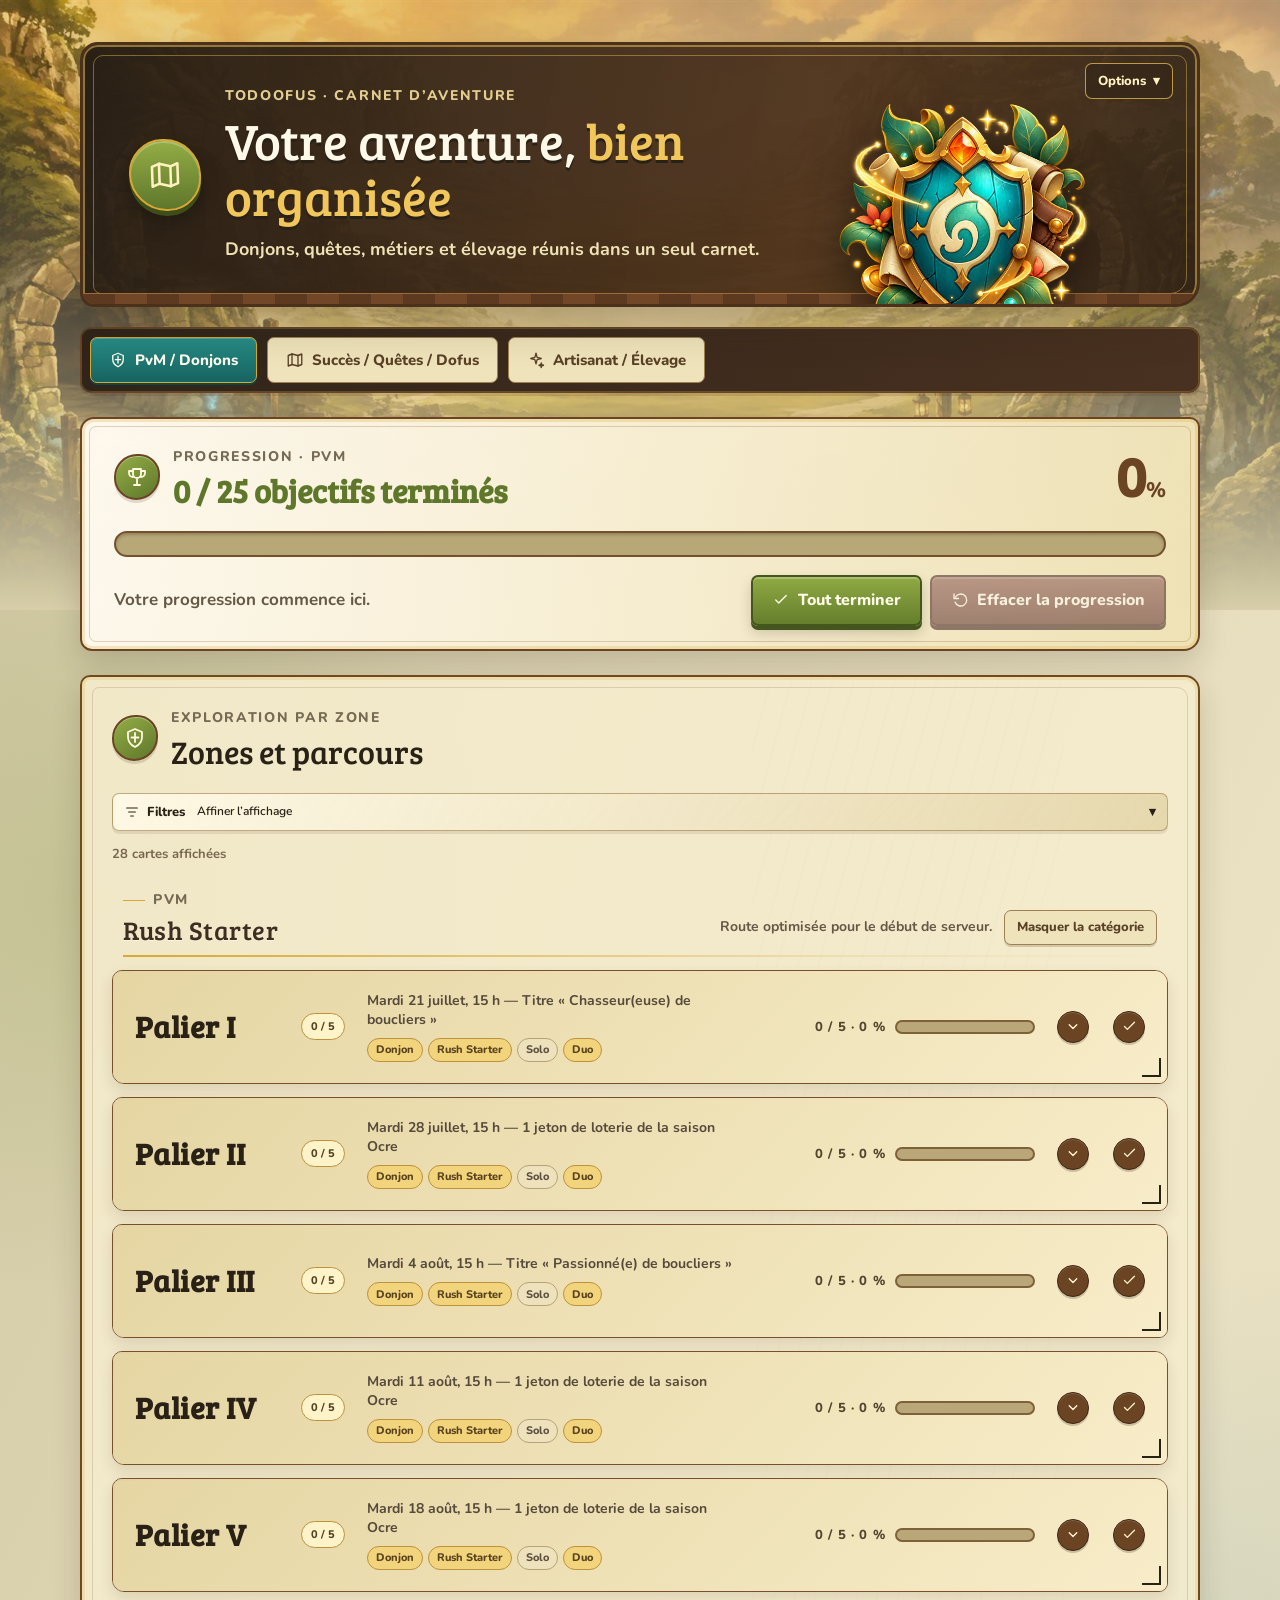
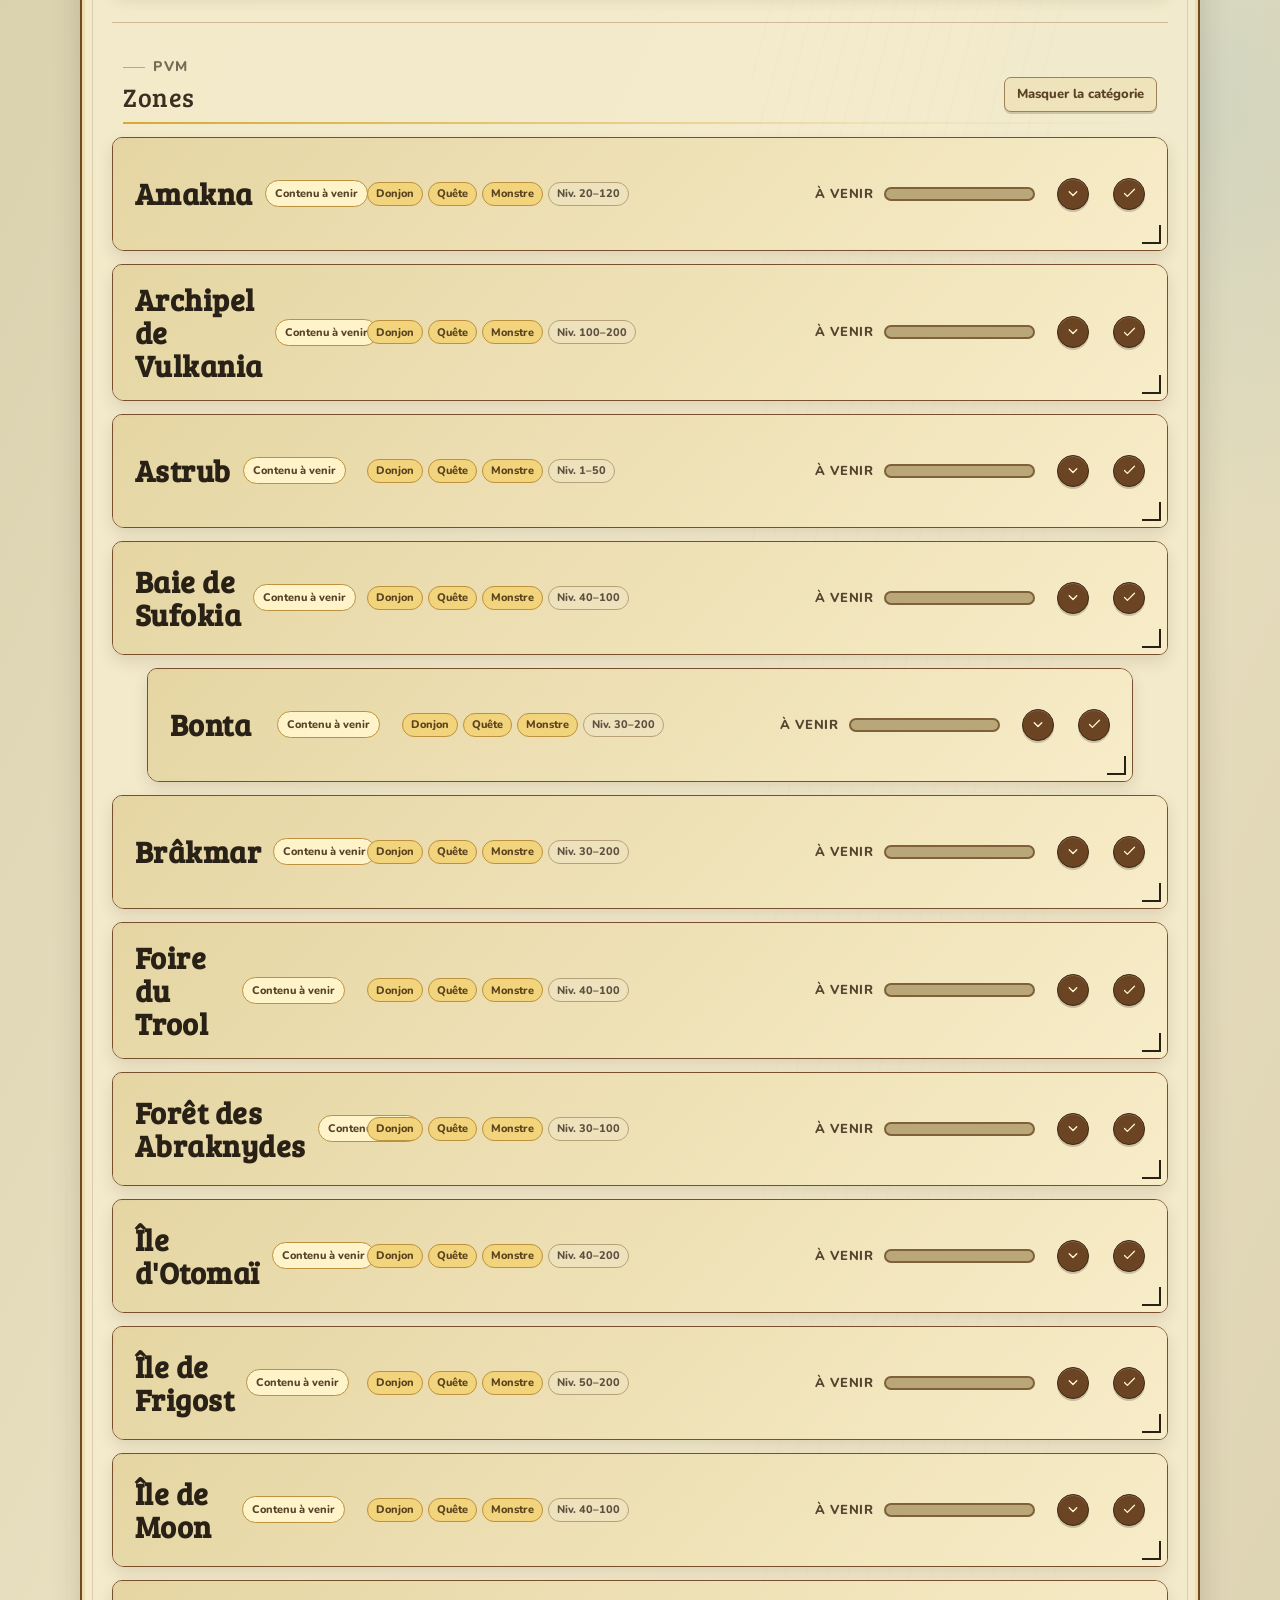
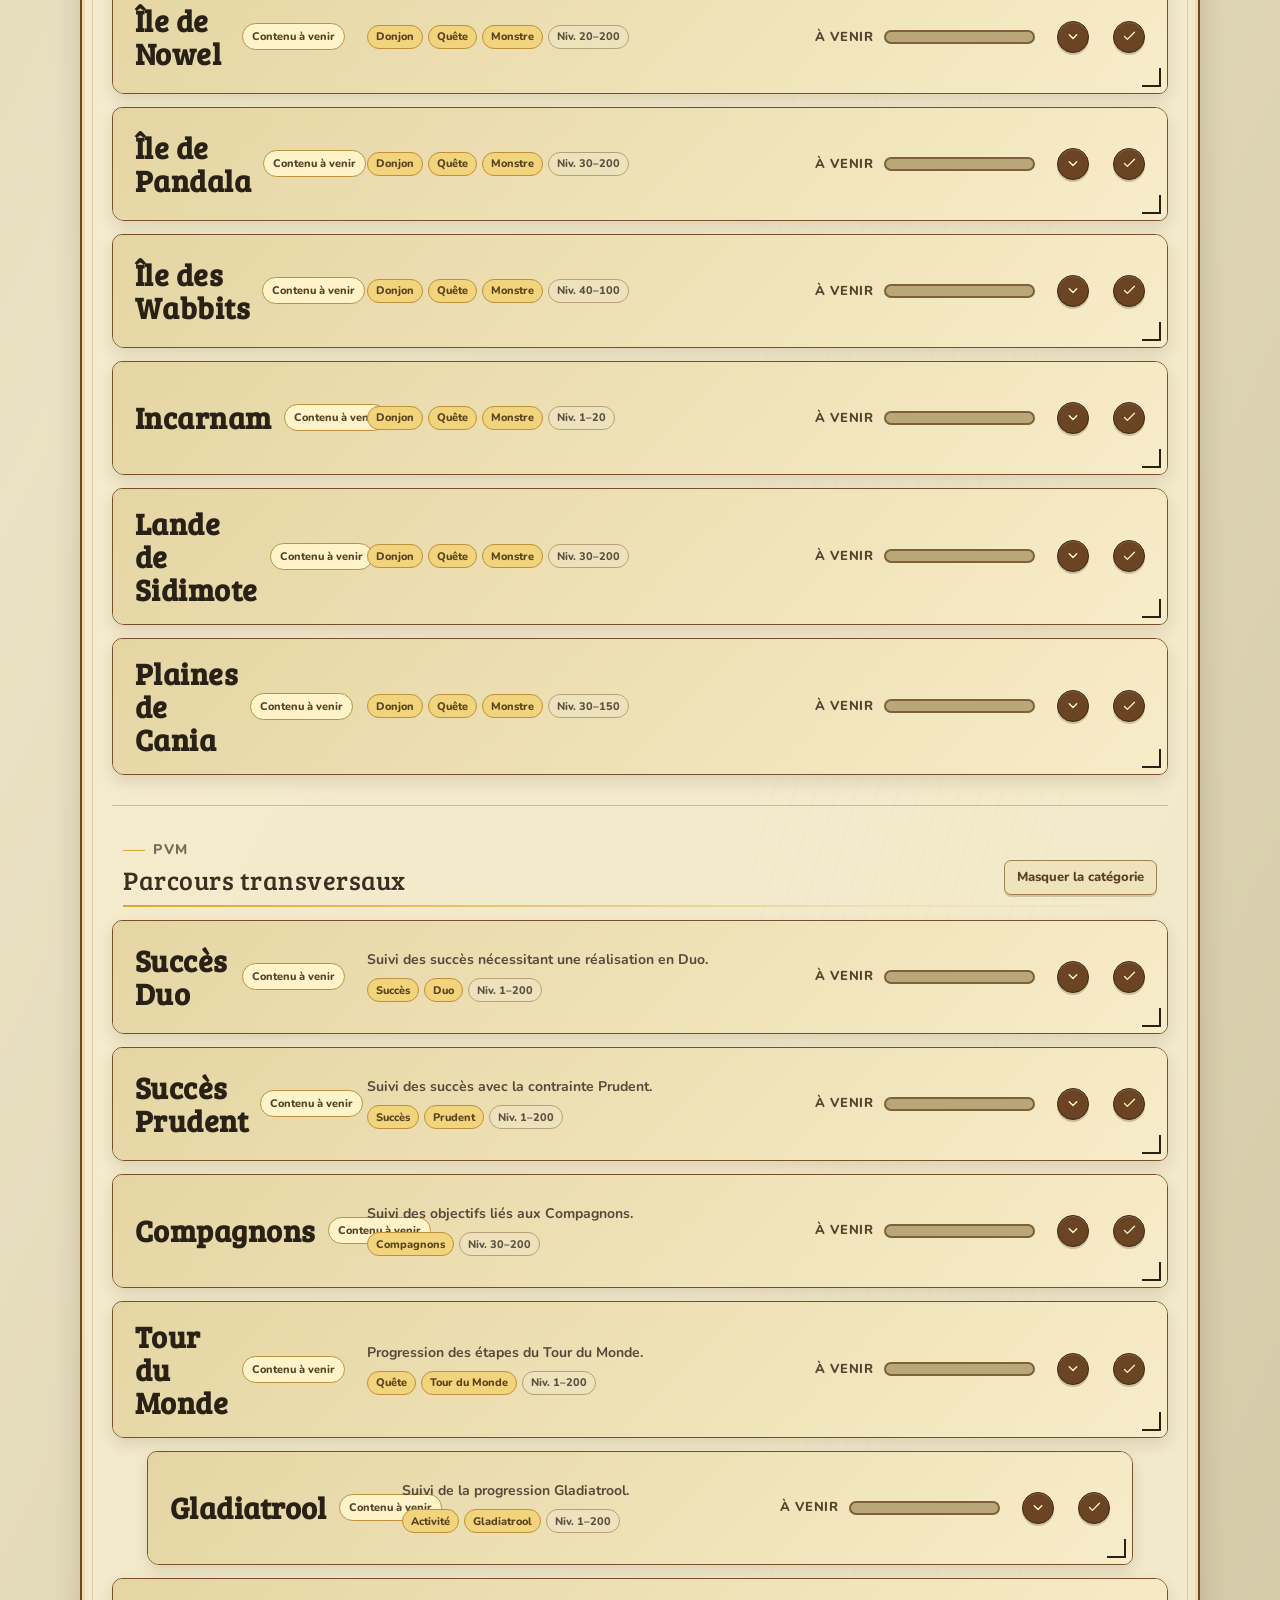
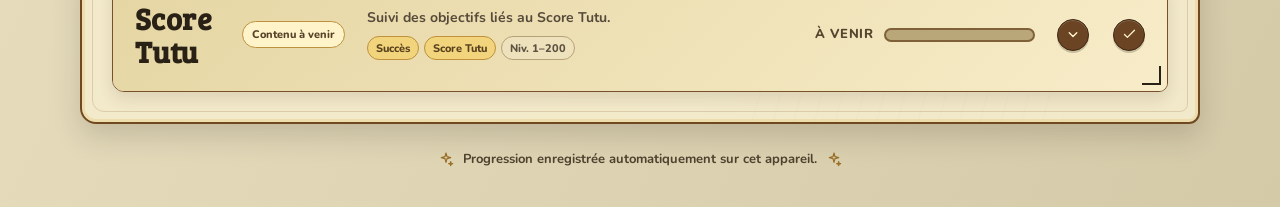
==== commit 2228c704: "pach data" ====
--- a/index.html
+++ b/index.html
@@ -97,14 +97,28 @@
         <details class="hero-options">
           <summary class="hero-options-toggle">Options</summary>
           <div class="hero-options-menu" aria-label="Options de sauvegarde">
-            <button type="button" class="button button-small button-ghost" id="exportSave">
-              <svg aria-hidden="true"><use href="#icon-download" /></svg>Exporter ma sauvegarde
+            <button
+              type="button"
+              class="button button-small button-ghost"
+              id="exportSave"
+            >
+              <svg aria-hidden="true"><use href="#icon-download" /></svg
+              >Exporter ma sauvegarde
             </button>
-            <button type="button" class="button button-small button-ghost" id="importSave">
-              <svg aria-hidden="true"><use href="#icon-upload" /></svg>Importer ma sauvegarde
+            <button
+              type="button"
+              class="button button-small button-ghost"
+              id="importSave"
+            >
+              <svg aria-hidden="true"><use href="#icon-upload" /></svg>Importer
+              ma sauvegarde
             </button>
             <p class="save-status" id="saveStatus" aria-live="polite"></p>
-            <button type="button" class="button button-small button-ghost" id="toggleTheme">
+            <button
+              type="button"
+              class="button button-small button-ghost"
+              id="toggleTheme"
+            >
               <span id="themeLabel">Activer le cuir sombre</span>
             </button>
           </div>
@@ -134,7 +148,8 @@
           aria-controls="moduleContent"
           tabindex="-1"
         >
-          <svg aria-hidden="true"><use href="#icon-map" /></svg>Quêtes
+          <svg aria-hidden="true"><use href="#icon-map" /></svg>Succès / Quêtes
+          / Dofus
         </button>
         <button
           type="button"
@@ -146,7 +161,8 @@
           aria-controls="moduleContent"
           tabindex="-1"
         >
-          <svg aria-hidden="true"><use href="#icon-spark" /></svg>Artisanat / Élevage
+          <svg aria-hidden="true"><use href="#icon-spark" /></svg>Artisanat /
+          Élevage
         </button>
       </nav>
 
@@ -189,16 +205,29 @@
             <p id="progressMessage">Votre aventure commence ici.</p>
             <div class="actions">
               <div class="progress-actions" aria-label="Actions de progression">
-                <button type="button" class="button button-primary" id="checkAll">
+                <button
+                  type="button"
+                  class="button button-primary"
+                  id="checkAll"
+                >
                   <svg aria-hidden="true"><use href="#icon-check" /></svg
                   ><span id="checkAllLabel">Tout terminer</span>
                 </button>
-                <button type="button" class="button button-danger button-secondary-action" id="openReset">
+                <button
+                  type="button"
+                  class="button button-danger button-secondary-action"
+                  id="openReset"
+                >
                   <svg aria-hidden="true"><use href="#icon-reset" /></svg
                   ><span id="resetLabel">Effacer la progression</span>
                 </button>
               </div>
-              <input id="importFile" type="file" accept="application/json,.json" hidden />
+              <input
+                id="importFile"
+                type="file"
+                accept="application/json,.json"
+                hidden
+              />
             </div>
           </div>
         </section>
@@ -230,59 +259,126 @@
                 <div class="filter-panel-content">
                   <div class="filter-primary-row">
                     <label class="search-field"
-                    ><span class="sr-only" id="searchLabel"
-                      >Rechercher une zone ou un objectif</span
-                    ><svg aria-hidden="true"><use href="#icon-search" /></svg
-                    ><input
-                      id="searchInput"
-                      type="search"
-                      placeholder="Rechercher une zone ou un objectif…"
-                      autocomplete="off"
-                  />                </label>
-                   <label class="search-field objective-search-field">
-                     <span class="sr-only">Rechercher un objectif</span>
-                     <svg aria-hidden="true"><use href="#icon-search" /></svg>
-                     <input id="objectiveSearchInput" type="search" placeholder="Rechercher un objectif…" autocomplete="off" />
-                   </label>
+                      ><span class="sr-only" id="searchLabel"
+                        >Rechercher une zone ou un objectif</span
+                      ><svg aria-hidden="true"><use href="#icon-search" /></svg
+                      ><input
+                        id="searchInput"
+                        type="search"
+                        placeholder="Rechercher une zone ou un objectif…"
+                        autocomplete="off"
+                      />
+                    </label>
+                    <label class="search-field objective-search-field">
+                      <span class="sr-only">Rechercher un objectif</span>
+                      <svg aria-hidden="true"><use href="#icon-search" /></svg>
+                      <input
+                        id="objectiveSearchInput"
+                        type="search"
+                        placeholder="Rechercher un objectif…"
+                        autocomplete="off"
+                      />
+                    </label>
                     <label class="select-field" for="levelFilter">
-                    <span>Niveau</span>
-                    <select id="levelFilter">
-                      <option value="all">Tous</option>
-                      <option value="1-50">1–50</option>
-                      <option value="51-100">51–100</option>
-                      <option value="101-150">101–150</option>
-                      <option value="151-200">151–200</option>
-                    </select>
+                      <span>Niveau</span>
+                      <select id="levelFilter">
+                        <option value="all">Tous</option>
+                        <option value="1-50">1–50</option>
+                        <option value="51-100">51–100</option>
+                        <option value="101-150">101–150</option>
+                        <option value="151-200">151–200</option>
+                      </select>
                     </label>
-                    <label class="select-field" for="zoneFilter" id="zoneFilterField">
-                    <span>Zone</span>
-                    <select id="zoneFilter">
-                      <option value="all">Toutes</option>
-                    </select>
+                    <label
+                      class="select-field"
+                      for="zoneFilter"
+                      id="zoneFilterField"
+                    >
+                      <span>Zone</span>
+                      <select id="zoneFilter">
+                        <option value="all">Toutes</option>
+                      </select>
                     </label>
                     <div class="filters" aria-label="Filtrer par état">
-                      <button class="filter is-active" id="status-filter-all" type="button" data-filter="all" aria-pressed="true">Tous</button>
-                      <button class="filter" id="status-filter-todo" type="button" data-filter="todo" aria-pressed="false">À faire</button>
-                      <button class="filter" id="status-filter-done" type="button" data-filter="done" aria-pressed="false">Terminés</button>
+                      <button
+                        class="filter is-active"
+                        id="status-filter-all"
+                        type="button"
+                        data-filter="all"
+                        aria-pressed="true"
+                      >
+                        Tous
+                      </button>
+                      <button
+                        class="filter"
+                        id="status-filter-todo"
+                        type="button"
+                        data-filter="todo"
+                        aria-pressed="false"
+                      >
+                        À faire
+                      </button>
+                      <button
+                        class="filter"
+                        id="status-filter-done"
+                        type="button"
+                        data-filter="done"
+                        aria-pressed="false"
+                      >
+                        Terminés
+                      </button>
                     </div>
                   </div>
                   <details class="tag-filter-panel">
                     <summary>Tags spécifiques</summary>
-                    <div id="tagFilters" class="tag-filters" role="group" aria-label="Filtrer par tags"></div>
+                    <div
+                      id="tagFilters"
+                      class="tag-filters"
+                      role="group"
+                      aria-label="Filtrer par tags"
+                    ></div>
                   </details>
                   <div class="filter-secondary-row">
                     <label class="select-field" for="categoryFilter">
-                    <span>Type</span>
-                    <select id="categoryFilter" aria-label="Filtrer par type"></select>
+                      <span>Type</span>
+                      <select
+                        id="categoryFilter"
+                        aria-label="Filtrer par type"
+                      ></select>
                     </label>
-                    <div class="catalog-actions" aria-label="Actions d’affichage">
-                      <button type="button" class="button button-small button-ghost" id="expandAll">Tout ouvrir</button>
-                      <button type="button" class="button button-small button-ghost" id="collapseAll">Tout fermer</button>
-                      <button type="button" class="button button-small button-ghost" id="hideCompleted" aria-pressed="false">
-                        Masquer les quêtes terminées
-                      </button>
-                      <button type="button" class="button button-small button-ghost" id="resetFilters">
-                        <svg aria-hidden="true"><use href="#icon-reset" /></svg>Réinitialiser les filtres
+                    <div
+                      class="catalog-actions"
+                      aria-label="Actions d’affichage"
+                    >
+                      <button
+                        type="button"
+                        class="button button-small button-ghost"
+                        id="expandAll"
+                      >
+                        Tout ouvrir
+                      </button>
+                      <button
+                        type="button"
+                        class="button button-small button-ghost"
+                        id="collapseAll"
+                      >
+                        Tout fermer
+                      </button>
+                      <button
+                        type="button"
+                        class="button button-small button-ghost"
+                        id="hideCompleted"
+                        aria-pressed="false"
+                      >
+                        <span id="hideCompletedLabel">Masquer les progressions achevées (100 %)</span>
+                      </button>
+                      <button
+                        type="button"
+                        class="button button-small button-ghost"
+                        id="resetFilters"
+                      >
+                        <svg aria-hidden="true"><use href="#icon-reset" /></svg
+                        >Réinitialiser les filtres
                       </button>
                     </div>
                   </div>
--- a/todofus.css
+++ b/todofus.css
@@ -563,12 +563,36 @@
 .quest-board {
   position: relative;
   padding: 30px;
+  overflow: hidden;
   background: rgba(246, 237, 206, 0.9);
   border: 2px solid #704921;
   border-radius: 10px 15px 11px 16px;
   box-shadow:
     inset 0 0 0 3px rgba(215, 169, 51, 0.2),
     var(--shadow-md);
+}
+.quest-board::before,
+.quest-board::after {
+  position: absolute;
+  pointer-events: none;
+  content: "";
+}
+.quest-board::before {
+  inset: 10px;
+  border: 1px solid rgba(131, 85, 46, 0.2);
+  border-radius: 7px 11px 8px 12px;
+}
+.quest-board::after {
+  top: 0;
+  right: 12%;
+  width: 28%;
+  height: 100%;
+  opacity: 0.18;
+  background: repeating-linear-gradient(
+    105deg,
+    transparent 0 18px,
+    rgba(131, 85, 46, 0.08) 18px 20px
+  );
 }
 .quest-heading {
   position: relative;
@@ -693,12 +717,16 @@
   border-top: 1px solid rgba(131, 85, 46, 0.25);
 }
 .tag-filter-panel {
+  width: 100%;
   align-self: flex-start;
 }
 .tag-filter-panel summary {
-  display: inline-flex;
+  display: flex;
+  width: 100%;
+  box-sizing: border-box;
   min-height: 35px;
   align-items: center;
+  justify-content: space-between;
   padding: 6px 12px;
   color: #614d34;
   font-size: 13px;
@@ -725,14 +753,79 @@
 }
 .tag-filters {
   display: flex;
+  align-items: flex-start;
   flex-wrap: wrap;
   gap: 6px;
-  max-width: 520px;
+  width: 100%;
+  max-width: none;
+  box-sizing: border-box;
   margin-top: 7px;
   padding: 9px;
   background: rgba(223, 206, 156, 0.35);
   border: 1px solid rgba(157, 121, 69, 0.5);
   border-radius: var(--radius-sm);
+}
+.tag-theme {
+  flex: 0 0 auto;
+  min-width: 0;
+}
+.tag-theme[open] {
+  flex-basis: 100%;
+  max-width: none;
+}
+.tag-theme summary {
+  display: flex;
+  align-items: center;
+  justify-content: space-between;
+  min-height: 28px;
+  box-sizing: border-box;
+  padding: 5px 8px;
+  color: #614d34;
+  font-size: 12px;
+  font-weight: 900;
+  white-space: nowrap;
+  cursor: pointer;
+  background: rgba(255, 250, 240, 0.72);
+  border: 1px solid rgba(157, 121, 69, 0.52);
+  border-radius: 6px;
+  list-style: none;
+}
+.tag-theme summary::-webkit-details-marker {
+  display: none;
+}
+.tag-theme summary::after {
+  margin-left: 8px;
+  content: "▾";
+}
+.tag-theme[open] summary::after {
+  content: "▴";
+}
+.tag-theme summary span {
+  margin-left: auto;
+  color: var(--color-muted);
+  font-size: 11px;
+}
+.tag-theme-options {
+  display: grid;
+  grid-template-columns: repeat(auto-fit, minmax(min(190px, 100%), 1fr));
+  gap: 6px;
+  padding: 7px 0 2px;
+}
+.tag-theme-options .tag-choice {
+  width: 100%;
+  min-width: 0;
+  box-sizing: border-box;
+  justify-content: flex-start;
+}
+@media (max-width: 760px) {
+  .tag-filter-panel summary {
+    width: 100%;
+    box-sizing: border-box;
+    justify-content: space-between;
+  }
+  .tag-filters {
+    width: 100%;
+  }
 }
 .tag-choice {
   display: inline-flex;
@@ -1676,11 +1769,72 @@
   border-top: 1px solid rgba(131, 85, 46, 0.32);
 }
 .catalog-section-heading {
+  position: relative;
   display: flex;
   align-items: end;
   justify-content: space-between;
   gap: 22px;
+  padding: 0 8px 12px;
   margin: 0 3px 13px;
+}
+.catalog-section-heading::after {
+  position: absolute;
+  right: 8px;
+  bottom: 0;
+  left: 8px;
+  height: 2px;
+  content: "";
+  background: linear-gradient(
+    90deg,
+    var(--color-gold),
+    rgba(215, 169, 51, 0.15) 72%,
+    transparent
+  );
+}
+.catalog-section-heading h3 {
+  letter-spacing: 0.02em;
+  text-shadow: 0 1px rgba(255, 250, 240, 0.65);
+}
+.catalog-section-heading .eyebrow {
+  display: inline-flex;
+  align-items: center;
+  gap: 8px;
+}
+.catalog-section-heading .eyebrow::before {
+  width: 22px;
+  height: 1px;
+  content: "";
+  background: var(--color-gold);
+}
+.tier {
+  position: relative;
+  overflow: hidden;
+}
+.tier::before {
+  position: absolute;
+  inset: 0;
+  z-index: 0;
+  pointer-events: none;
+  content: "";
+  opacity: 0.22;
+  background: repeating-linear-gradient(
+    0deg,
+    transparent 0 12px,
+    rgba(131, 85, 46, 0.045) 12px 13px
+  );
+}
+.tier-header,
+.tier .task-list {
+  position: relative;
+  z-index: 1;
+}
+.tier-header {
+  background:
+    linear-gradient(135deg, rgba(228, 212, 160, 0.96), rgba(247, 236, 199, 0.96)),
+    repeating-linear-gradient(0deg, transparent 0 10px, rgba(131, 85, 46, 0.04) 10px 11px);
+}
+.tier-title h2 {
+  letter-spacing: 0.015em;
 }
 .catalog-section-heading h3 {
   color: #3d2e1f;
@@ -1692,6 +1846,27 @@
   color: var(--color-text-muted);
   font-size: 14px;
   text-align: right;
+}
+.catalog-section-actions {
+  display: flex;
+  align-items: center;
+  justify-content: flex-end;
+  gap: 12px;
+  min-width: 0;
+}
+.catalog-section-actions > p {
+  max-width: 620px;
+  margin: 0;
+  color: var(--color-text-muted);
+  font-size: 14px;
+  text-align: right;
+}
+.section-visibility-button {
+  flex: 0 0 auto;
+  white-space: nowrap;
+}
+.catalog-section.is-hidden .catalog-section-heading {
+  padding-bottom: 0;
 }
 .section-grid {
   display: grid;
@@ -1795,6 +1970,11 @@
   background: rgba(38, 31, 25, 0.9);
 }
 [data-theme="dark"] .tag-choice {
+  color: #eadcc3;
+  background: #332a22;
+  border-color: #806044;
+}
+[data-theme="dark"] .tag-theme summary {
   color: #eadcc3;
   background: #332a22;
   border-color: #806044;
@@ -1904,7 +2084,12 @@
     flex-direction: column;
     gap: 6px;
   }
-  .catalog-section-heading > p {
+  .catalog-section-actions {
+    width: 100%;
+    align-items: flex-start;
+    flex-direction: column;
+  }
+  .catalog-section-actions > p {
     text-align: left;
   }
   .group-summary {
@@ -1992,7 +2177,7 @@
   display: grid;
   grid-template-columns:
     minmax(210px, 0.75fr) minmax(300px, 1.35fr) 34px
-    minmax(220px, 0.8fr) 34px;
+    minmax(220px, 0.8fr) 34px 32px;
   align-items: center;
   gap: 22px;
   min-height: 112px;
@@ -2053,6 +2238,41 @@
     transform 190ms ease,
     background 190ms ease;
 }
+.tier-complete-button {
+  display: grid;
+  grid-column: 6;
+  grid-row: 1;
+  place-items: center;
+  width: 32px;
+  height: 32px;
+  padding: 0;
+  color: #fff6cf;
+  cursor: pointer;
+  background: #6b4423;
+  border: 1px solid #3f2817;
+  border-radius: 50%;
+  box-shadow:
+    inset 0 1px rgba(255, 255, 255, 0.2),
+    0 2px 0 rgba(41, 32, 22, 0.22);
+  transition:
+    background 190ms ease,
+    color 190ms ease,
+    transform 190ms ease;
+}
+.tier-complete-button:hover,
+.tier-complete-button:focus-visible {
+  background: var(--color-primary);
+  transform: translateY(-1px);
+}
+.tier-complete-button.is-complete {
+  color: #284c30;
+  background: #c9dca5;
+  border-color: #5f772b;
+}
+.tier-complete-button svg {
+  width: 17px;
+  height: 17px;
+}
 .tier-chevron svg {
   width: 18px;
   height: 18px;
@@ -2089,7 +2309,7 @@
 
 @media (max-width: 1050px) {
   .tier-header {
-    grid-template-columns: minmax(190px, 0.8fr) minmax(260px, 1.2fr) 34px 32px;
+    grid-template-columns: minmax(190px, 0.8fr) minmax(260px, 1.2fr) 34px 32px 32px;
     gap: 15px;
   }
   .tier-journey {
@@ -2104,6 +2324,10 @@
     grid-column: 4;
     grid-row: 1;
   }
+  .tier-complete-button {
+    grid-column: 5;
+    grid-row: 1;
+  }
   .tier-header {
     min-height: 138px;
   }
@@ -2111,7 +2335,7 @@
 
 @media (max-width: 760px) {
   .tier-header {
-    grid-template-columns: 1fr 34px;
+    grid-template-columns: 1fr 34px 34px;
     gap: 12px;
     min-height: auto;
     padding: 17px;
@@ -2132,6 +2356,10 @@
   }
   .tier-chevron {
     grid-column: 2;
+    grid-row: 1;
+  }
+  .tier-complete-button {
+    grid-column: 3;
     grid-row: 1;
   }
   .tier .task-list {
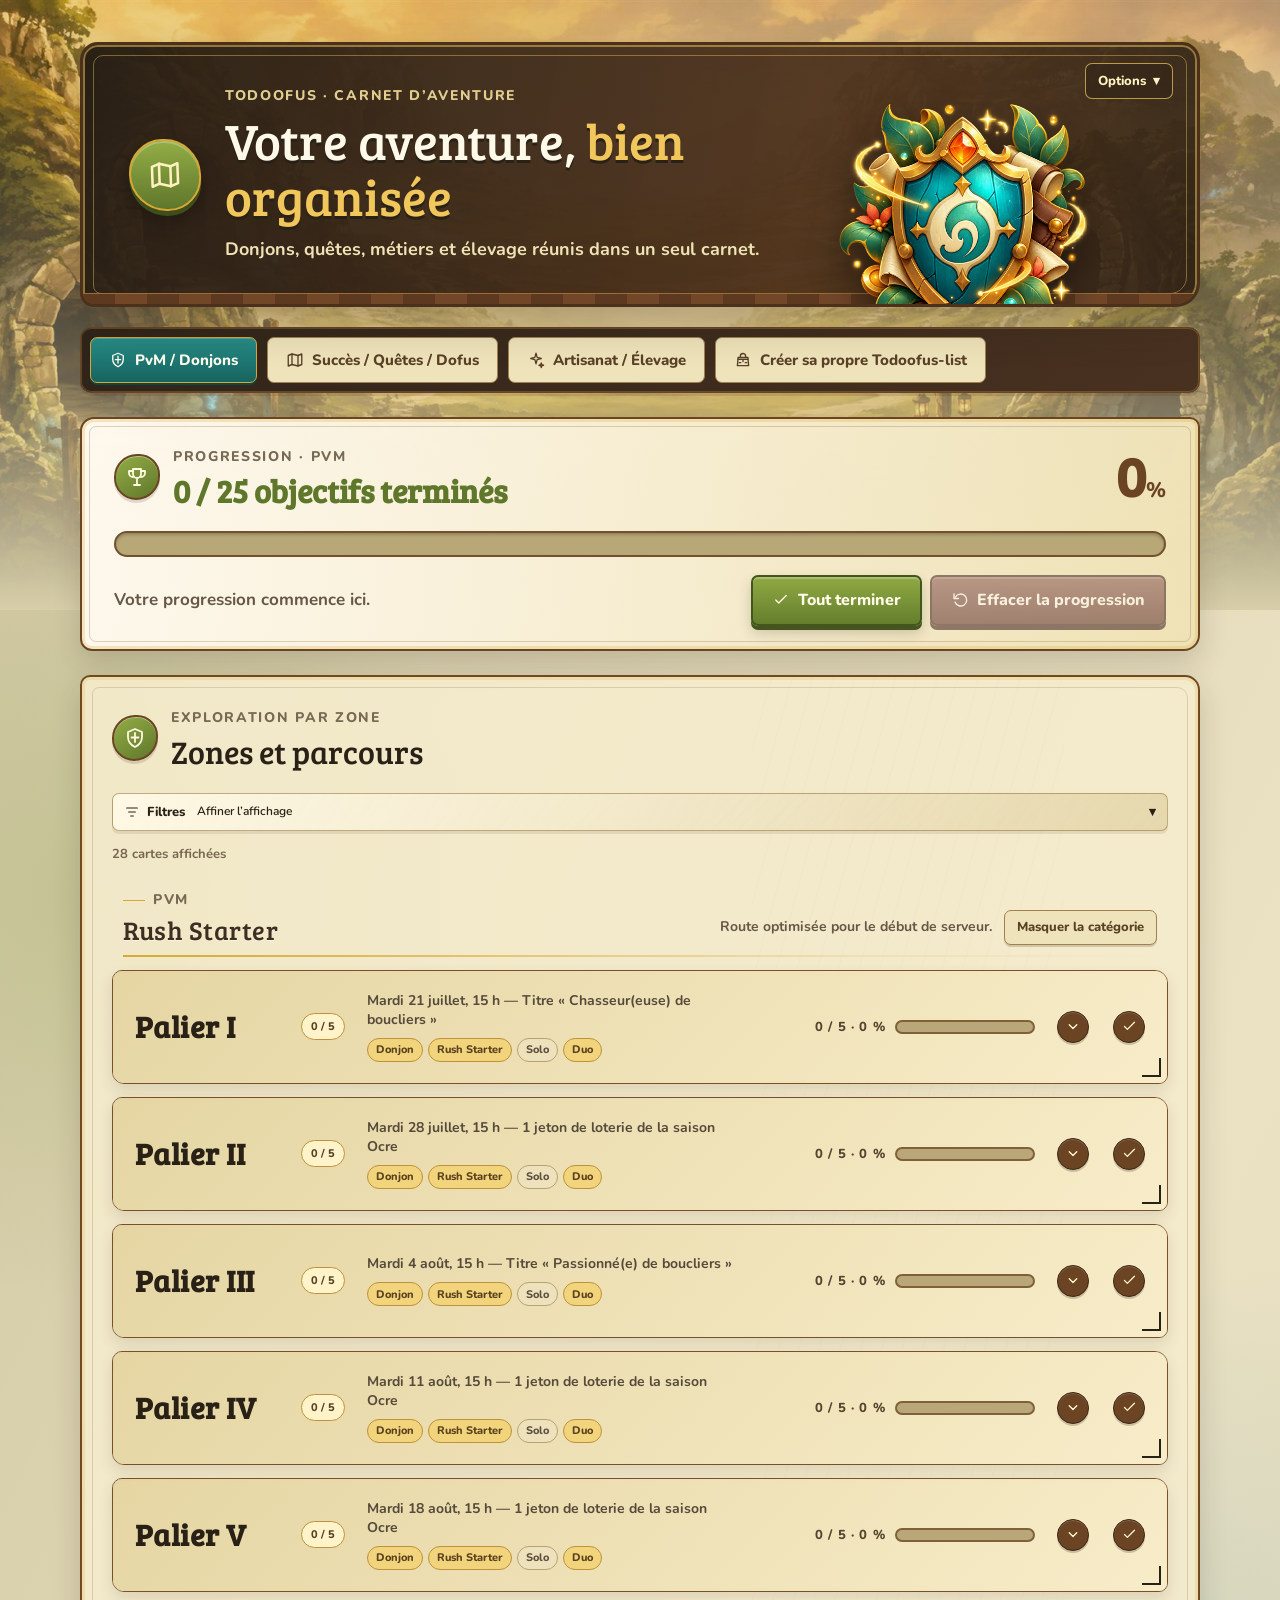
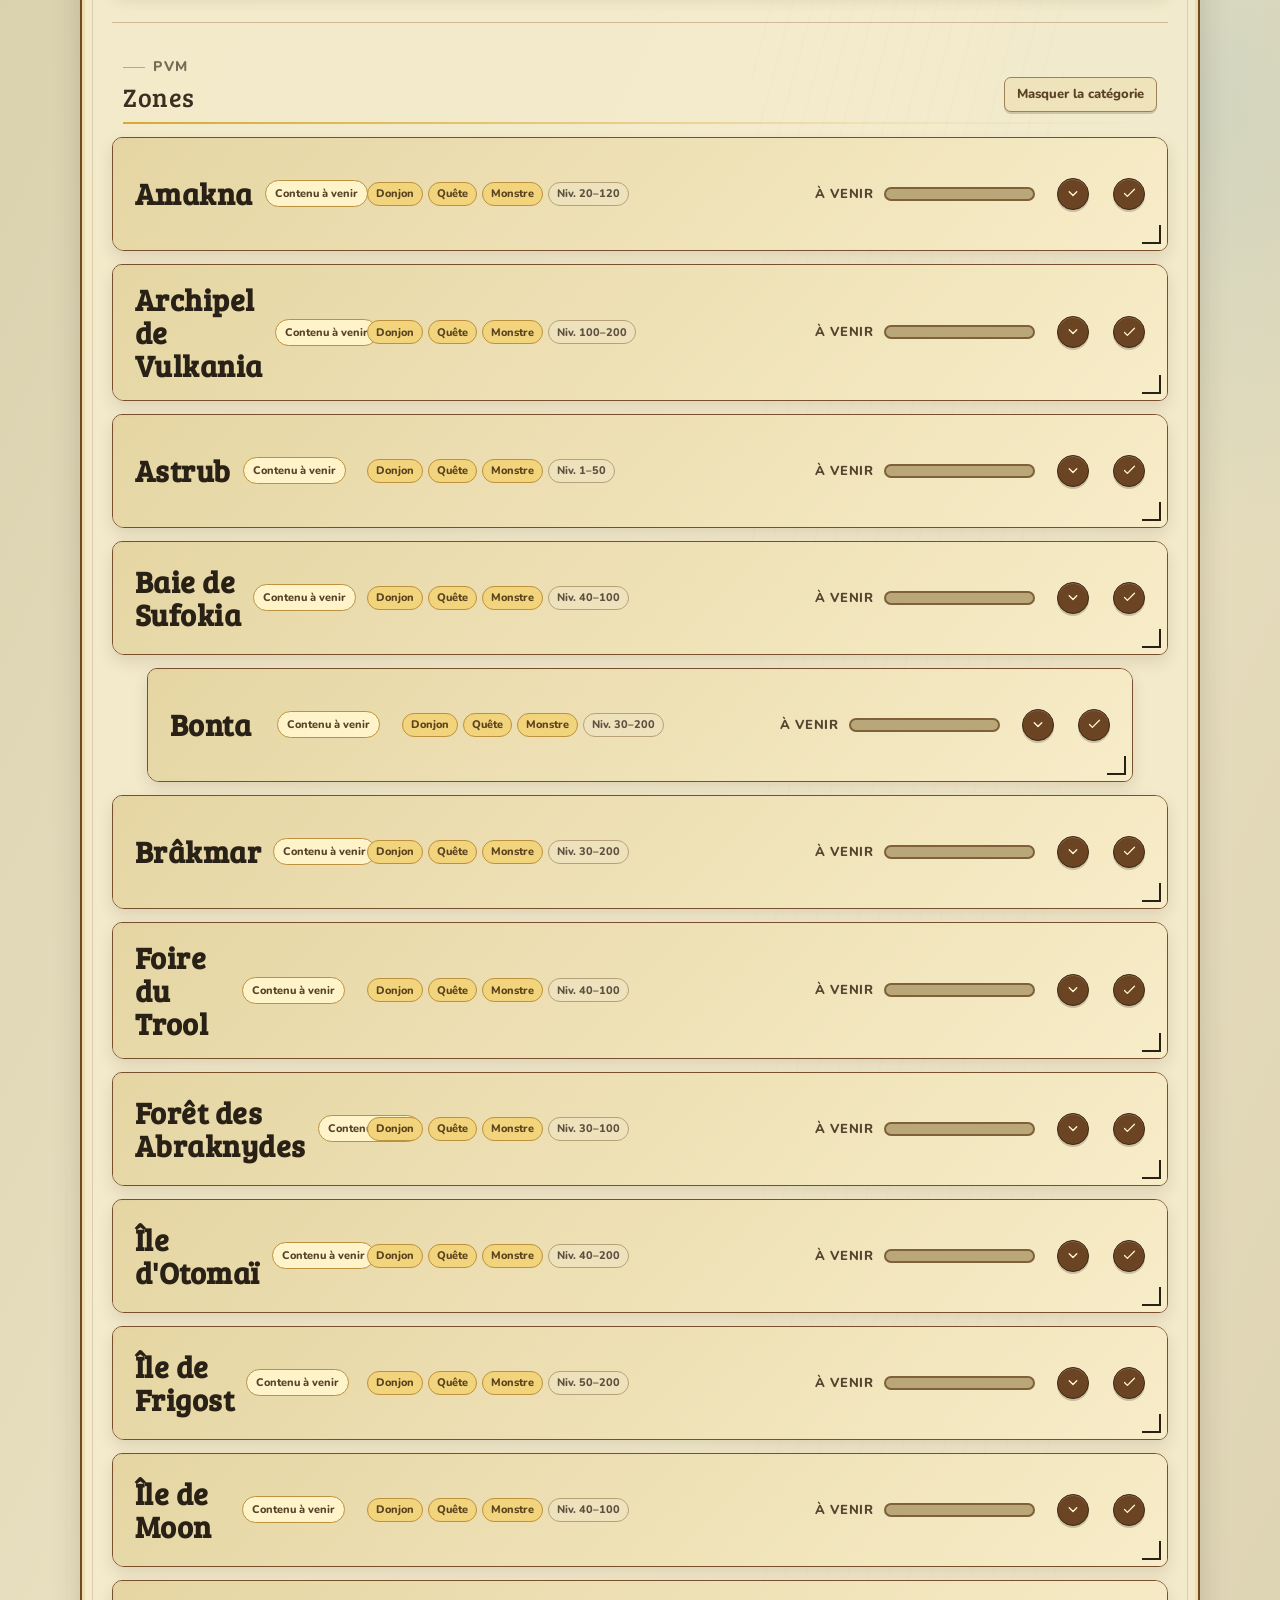
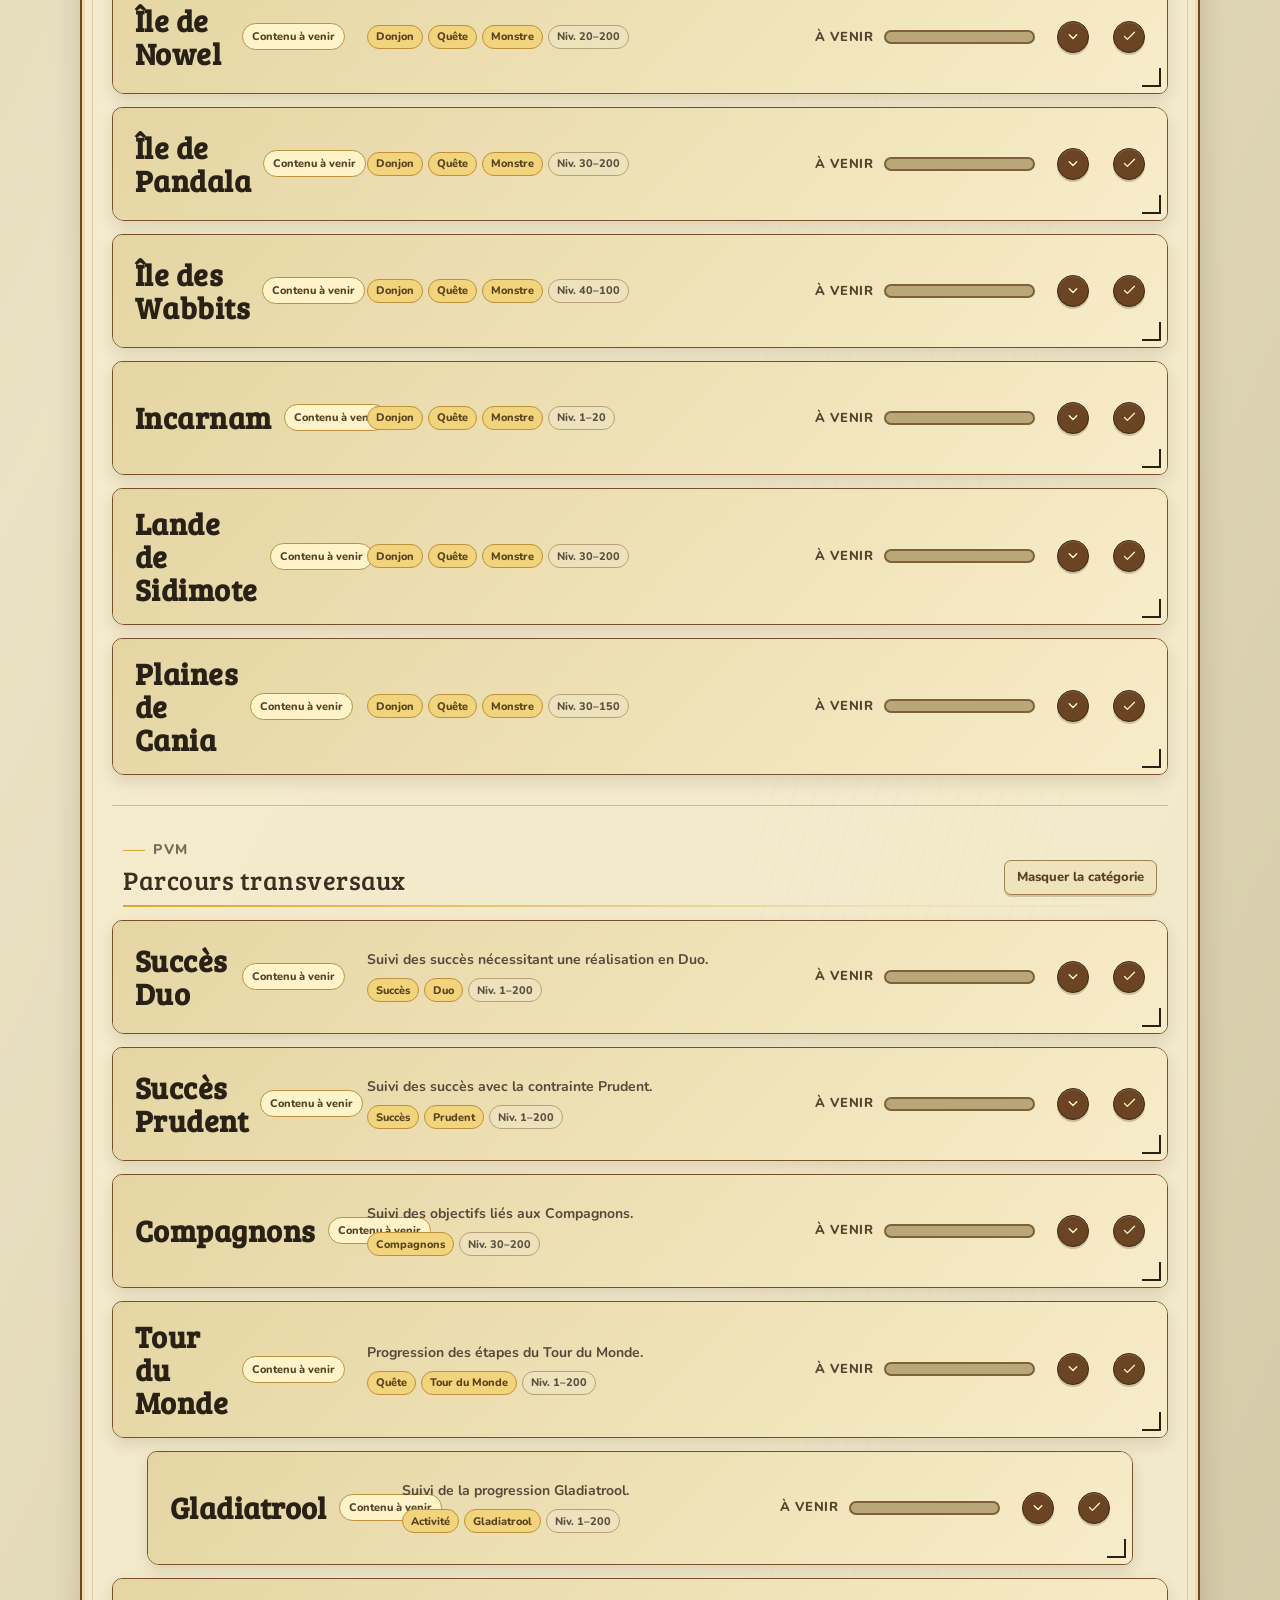
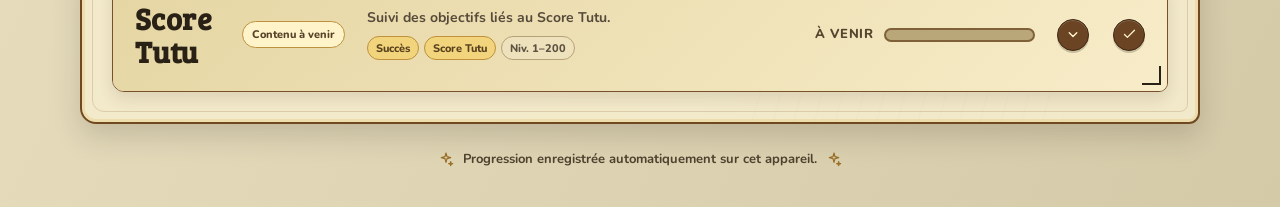
==== commit 731c4121: "add mytodo" ====
--- a/index.html
+++ b/index.html
@@ -163,6 +163,19 @@
         >
           <svg aria-hidden="true"><use href="#icon-spark" /></svg>Artisanat /
           Élevage
+        </button>
+        <button
+          type="button"
+          class="module-tab"
+          id="module-tab-custom"
+          data-module="custom"
+          role="tab"
+          aria-selected="false"
+          aria-controls="moduleContent"
+          tabindex="-1"
+        >
+          <svg aria-hidden="true"><use href="#icon-backpack" /></svg>Créer sa
+          propre Todoofus-list
         </button>
       </nav>
 
--- a/todofus.css
+++ b/todofus.css
@@ -457,6 +457,168 @@
   outline-offset: 3px;
 }
 
+.module-nav {
+  display: grid;
+  grid-template-columns: repeat(auto-fit, minmax(220px, 1fr));
+  gap: 12px;
+  margin: 28px 0 18px;
+}
+.module-tab {
+  display: inline-flex;
+  align-items: center;
+  justify-content: center;
+  gap: 9px;
+  min-height: 58px;
+  padding: 11px 16px;
+  color: #fffdf5;
+  font-size: 16px;
+  font-weight: 800;
+  cursor: pointer;
+  background: linear-gradient(140deg, rgba(82, 60, 39, 0.96), rgba(53, 39, 25, 0.96));
+  border: 2px solid rgba(215, 169, 51, 0.7);
+  border-radius: 12px 10px 14px 9px;
+  box-shadow: 0 7px 16px rgba(41, 32, 22, 0.2);
+  transition:
+    transform var(--transition-fast),
+    box-shadow var(--transition-fast),
+    border-color var(--transition-fast),
+    filter var(--transition-fast);
+}
+.module-tab svg {
+  width: 18px;
+  height: 18px;
+}
+.module-tab:hover {
+  transform: translateY(-2px);
+  box-shadow: 0 10px 20px rgba(41, 32, 22, 0.24);
+}
+.module-tab.is-active {
+  color: #fffaf0;
+  background: linear-gradient(140deg, #6d8d33, #4c6927);
+  border-color: #f1c75b;
+  box-shadow:
+    inset 0 2px rgba(255, 255, 255, 0.18),
+    0 9px 20px rgba(41, 32, 22, 0.28);
+}
+.module-tab:focus-visible {
+  outline: 3px solid rgba(76, 152, 184, 0.4);
+  outline-offset: 3px;
+}
+
+.custom-list-section {
+  width: 100%;
+}
+.custom-board {
+  display: grid;
+  gap: 16px;
+  padding: 14px 0 0;
+}
+.custom-task-form {
+  display: flex;
+  flex-wrap: wrap;
+  gap: 12px;
+  align-items: center;
+}
+.custom-task-input-wrap {
+  display: block;
+  flex: 1 1 320px;
+}
+.custom-task-input-wrap input {
+  width: 100%;
+  min-height: 52px;
+  padding: 0 16px;
+  color: var(--color-text);
+  font: inherit;
+  background: #fffdf7;
+  border: 1px solid #8e7045;
+  border-radius: 10px;
+  box-shadow: inset 0 2px 3px rgba(75, 48, 28, 0.08);
+}
+.custom-summary {
+  display: flex;
+  flex-wrap: wrap;
+  align-items: center;
+  gap: 10px;
+  padding: 12px 16px;
+  background: rgba(223, 206, 156, 0.45);
+  border: 1px solid rgba(157, 121, 69, 0.62);
+  border-radius: 10px;
+  color: #4a3827;
+  font-size: 15px;
+  font-weight: 800;
+}
+.custom-summary strong {
+  color: #2d2a20;
+  font-size: 24px;
+}
+.custom-progress {
+  position: relative;
+  display: block;
+  flex: 1 1 180px;
+  height: 16px;
+  overflow: hidden;
+  background: rgba(120, 103, 79, 0.2);
+  border: 2px solid #7d6037;
+  border-radius: 999px;
+}
+.custom-progress i {
+  display: block;
+  height: 100%;
+  background: linear-gradient(90deg, var(--color-teal-dark), var(--color-teal) 68%, var(--color-gold-light));
+  border-radius: inherit;
+}
+.custom-task-list {
+  display: grid;
+  gap: 10px;
+  padding: 0;
+  margin: 0;
+  list-style: none;
+}
+.custom-task-item {
+  display: flex;
+  align-items: center;
+  gap: 12px;
+  padding: 10px 12px;
+  background: rgba(255, 250, 240, 0.8);
+  border: 1px solid rgba(157, 121, 69, 0.5);
+  border-radius: 10px;
+}
+.custom-task {
+  display: grid;
+  grid-template-columns: 24px minmax(0, 1fr);
+  flex: 1;
+  gap: 12px;
+  align-items: center;
+  cursor: pointer;
+}
+.custom-task input {
+  width: 22px;
+  height: 22px;
+  accent-color: var(--color-primary);
+}
+.custom-task-title {
+  display: block;
+  overflow-wrap: anywhere;
+  font-size: 18px;
+  font-weight: 800;
+}
+.custom-task-item.is-done .custom-task-title {
+  color: #536342;
+  text-decoration: line-through;
+  text-decoration-thickness: 2px;
+}
+.custom-empty-state {
+  padding: 18px 12px;
+  color: #665847;
+  font-weight: 700;
+  background: rgba(255, 250, 240, 0.72);
+  border: 1px dashed rgba(157, 121, 69, 0.8);
+  border-radius: 10px;
+}
+.custom-task-remove {
+  flex: 0 0 auto;
+}
+
 /* Panneau de progression */
 .progress-panel {
   position: relative;
